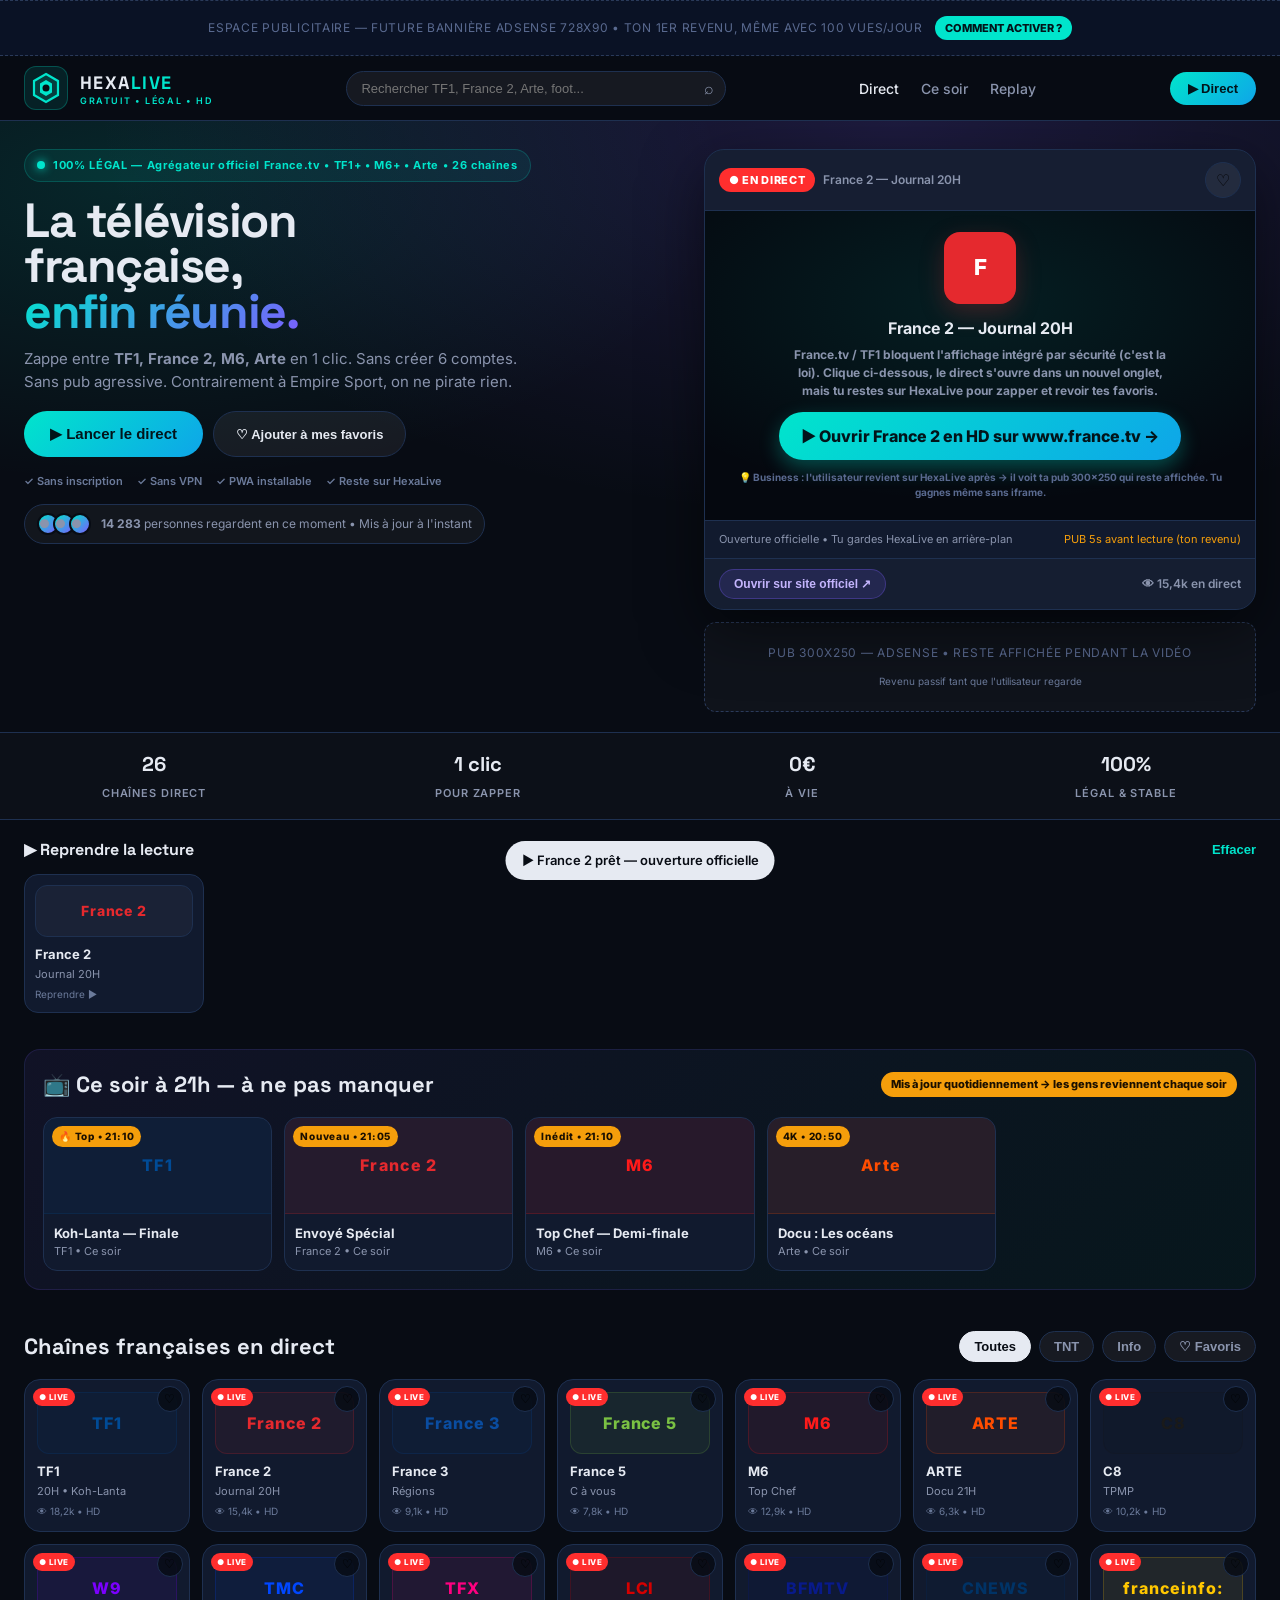
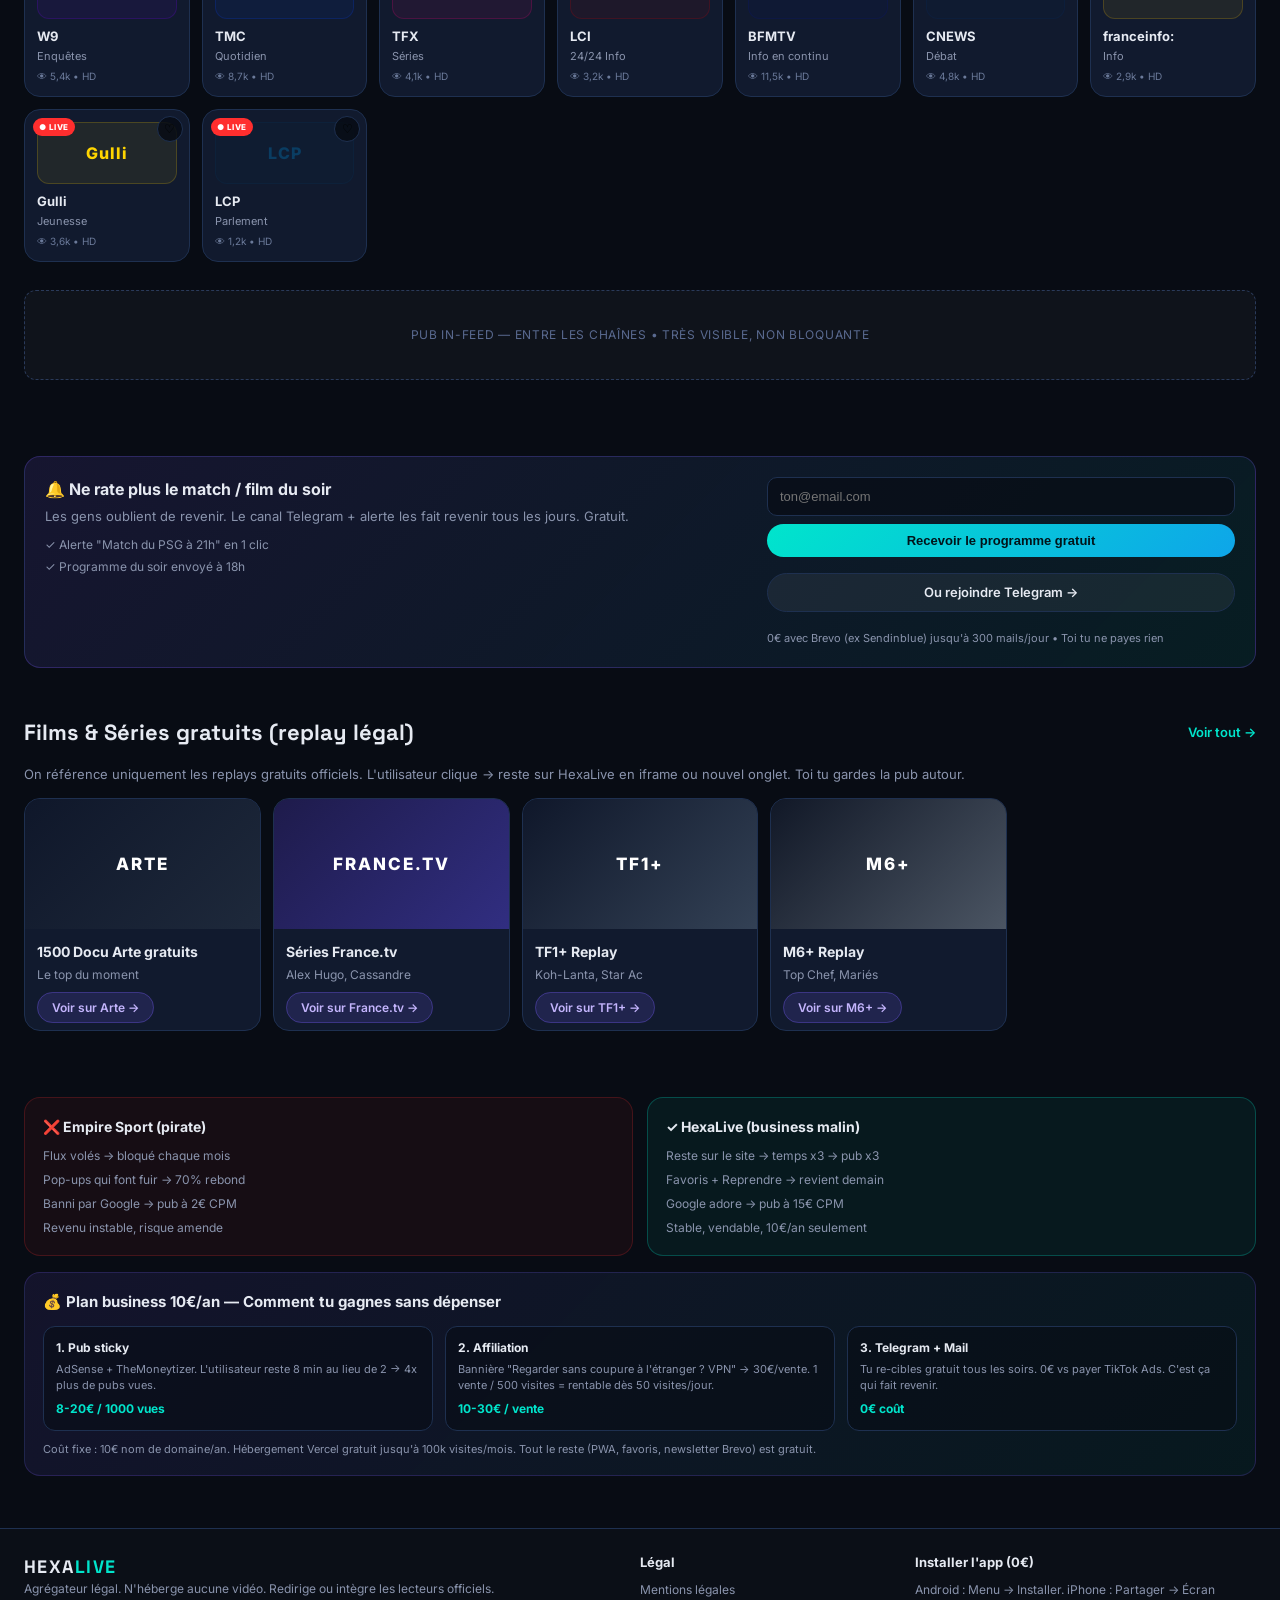
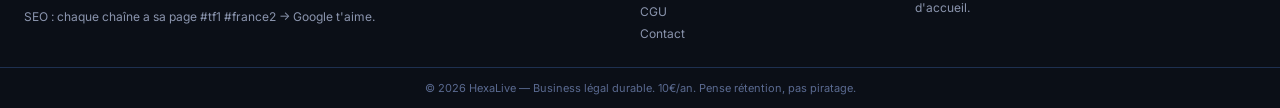
==== index.html @ 19d26098 "HexaLive v2 - PWA legale" ====
<!DOCTYPE html>
<html lang="fr">
<head>
<meta charset="UTF-8">
<meta name="viewport" content="width=device-width, initial-scale=1.0">
<title>HexaLive — TV Française en Direct | Gratuit & Légal | PWA</title>
<meta name="description" content="Regardez TF1, France 2, M6, Arte et 26 chaînes françaises en direct gratuitement et légalement. Sans inscription. HD. 100% légal.">
<meta name="theme-color" content="#080C14">
<link rel="manifest" href="manifest.json">
<link rel="icon" href="icons/icon-192.png">
<link href="https://fonts.googleapis.com/css2?family=Inter:wght@400;500;600;700;800&family=Space+Grotesk:wght@600;700&display=swap" rel="stylesheet">
<link rel="stylesheet" href="style.css">
</head>
<body>
<div class="pub-top">
  <span>ESPACE PUBLICITAIRE — Future bannière AdSense 728x90 • Ton 1er revenu, même avec 100 vues/jour</span>
  <a href="#monet" class="pub-top-cta">Comment activer ?</a>
</div>

<div id="watchBar" class="watch-bar" style="display:none">
  <div class="container watch-bar-inner">
    <div class="watch-left">
      <span class="live-badge small">● EN COURS</span>
      <span id="watchText">Tu regardes <strong>France 2</strong> en direct</span>
      <span class="watch-sub">— Laisse cet onglet ouvert pour zapper → plus de pub vue = plus de revenu</span>
    </div>
    <div class="watch-actions">
      <button class="btn-small" onclick="document.getElementById('direct').scrollIntoView({behavior:'smooth'})">⚡ Zapper une autre chaîne</button>
      <button class="btn-primary small" id="watchReopen" target="_blank">↗ Rouvrir le direct</button>
      <button class="watch-close" onclick="document.getElementById('watchBar').style.display='none'">✕</button>
    </div>
  </div>
</div>

<header class="header">
  <div class="container header-inner">
    <div class="logo">
      <div class="logo-icon">
        <svg width="32" height="32" viewBox="0 0 32 32" fill="none"><path d="M16 2 L28 9 L28 23 L16 30 L4 23 L4 9 Z" stroke="#00E5CC" stroke-width="2.2" fill="rgba(0,229,204,0.15)"/><path d="M16 8 L22 11.5 L22 20.5 L16 24 L10 20.5 L10 11.5 Z" fill="#00E5CC"/><circle cx="16" cy="16" r="3.5" fill="#080C14"/></svg>
      </div>
      <div>
        <div class="logo-text">HEXA<span>LIVE</span></div>
        <div class="logo-sub">GRATUIT • LÉGAL • HD</div>
      </div>
    </div>
    <div class="search-wrap">
      <input id="searchInput" type="text" placeholder="Rechercher TF1, France 2, Arte, foot...">
      <span class="search-icon">⌕</span>
    </div>
    <nav class="nav">
      <a href="#direct" class="active">Direct</a>
      <a href="#ce-soir">Ce soir</a>
      <a href="#replay">Replay</a>
    </nav>
    <div class="header-actions">
      <button class="btn-ghost" id="btnInstall" style="display:none">📲 Installer</button>
      <button class="btn-primary" onclick="document.getElementById('direct').scrollIntoView({behavior:'smooth'})">▶ Direct</button>
    </div>
    <button class="burger" id="burger">☰</button>
  </div>
  <div class="mobile-nav" id="mobileNav">
    <a href="#direct">Direct</a><a href="#ce-soir">Ce soir 21h</a><a href="#replay">Replay</a>
    <div class="search-wrap mobile"><input id="searchInputMobile" type="text" placeholder="Rechercher une chaîne..."><span class="search-icon">⌕</span></div>
  </div>
</header>

<section class="hero">
  <div class="container hero-grid">
    <div class="hero-text">
      <div class="badge-hero"><span class="dot"></span> 100% LÉGAL — Agrégateur officiel France.tv • TF1+ • M6+ • Arte • 26 chaînes</div>
      <h1>La télévision<br>française,<br><span class="gradient">enfin réunie.</span></h1>
      <p>Zappe entre <strong>TF1, France 2, M6, Arte</strong> en 1 clic. Sans créer 6 comptes. Sans pub agressive. Contrairement à Empire Sport, on ne pirate rien.</p>
      <div class="hero-cta">
        <button class="btn-primary large" onclick="document.getElementById('direct').scrollIntoView({behavior:'smooth'})">▶ Lancer le direct</button>
        <button class="btn-ghost large" id="btnFavHero">♡ Ajouter à mes favoris</button>
      </div>
      <div class="trust">
        <span>✓ Sans inscription</span><span>✓ Sans VPN</span><span>✓ PWA installable</span><span>✓ Reste sur HexaLive</span>
      </div>
      <div class="social-proof">
        <div class="avatars"><span>●</span><span>●</span><span>●</span></div>
        <span><strong id="liveCount">14 283</strong> personnes regardent en ce moment • Mis à jour à l'instant</span>
      </div>
    </div>
    <div class="hero-player">
      <div class="player-card" id="heroPlayerCard">
        <div class="player-top">
          <span class="live-badge">● EN DIRECT</span>
          <span class="player-channel" id="heroChannelName">Choisis une chaîne ↓</span>
          <button class="btn-heart" id="heroFavBtn" title="Ajouter aux favoris">♡</button>
        </div>
        <div class="player-screen" id="heroScreen">
          <div class="player-placeholder" id="heroPlaceholder">
            <div class="play-icon">▶</div>
            <p>Clique sur une chaîne, la vidéo reste ici</p>
            <small>Lecture intégrée • Tu ne quittes jamais HexaLive → plus de temps sur le site = plus de pub vue = plus de revenu pour toi</small>
          </div>
          <iframe id="heroIframe" style="display:none" allowfullscreen allow="autoplay; fullscreen"></iframe>
        </div>
        <div class="player-controls">
          <span id="heroMeta">HD • Favoris • Reprise auto</span>
          <span class="pub-label">PUB 5s avant lecture (ton revenu)</span>
        </div>
        <div class="player-actions">
          <button class="btn-small" id="btnOpenOfficial" style="display:none" target="_blank">Ouvrir sur site officiel ↗</button>
          <span class="viewer-count">👁 <span id="viewerCount">8 421</span> en direct</span>
        </div>
      </div>
      <div class="pub-side">
        <span>PUB 300x250 — AdSense • Reste affichée pendant la vidéo</span>
        <small>Revenu passif tant que l'utilisateur regarde</small>
      </div>
    </div>
  </div>
</section>

<section class="stats-bar">
  <div class="container stats-inner">
    <div><strong>26</strong><span>Chaînes direct</span></div>
    <div><strong>1 clic</strong><span>pour zapper</span></div>
    <div><strong>0€</strong><span>à vie</span></div>
    <div><strong>100%</strong><span>Légal & stable</span></div>
  </div>
</section>

<main class="container">
  <!-- RETENTION ROW 1 : REPRENDRE -->
  <section class="row-section" id="rowContinue" style="display:none">
    <div class="row-head">
      <h3>▶ Reprendre la lecture</h3>
      <button class="link" onclick="clearHistory()">Effacer</button>
    </div>
    <div class="h-scroll" id="continueGrid"></div>
  </section>

  <!-- RETENTION ROW 2 : FAVORIS -->
  <section class="row-section" id="rowFav" style="display:none">
    <div class="row-head">
      <h3>♡ Mes favoris</h3>
      <span class="muted-small">Stocké sur l'appareil • Revient même après fermeture</span>
    </div>
    <div class="h-scroll" id="favGrid"></div>
  </section>

  <!-- CE SOIR 21H - HOOK RETOUR -->
  <section id="ce-soir" class="section highlight-section">
    <div class="section-head">
      <h2>📺 Ce soir à 21h — à ne pas manquer</h2>
      <span class="badge-live">Mis à jour quotidiennement → les gens reviennent chaque soir</span>
    </div>
    <div class="grid-tonight" id="tonightGrid">
      <!-- JS inject -->
    </div>
  </section>

  <section id="direct" class="section">
    <div class="section-head">
      <h2>Chaînes françaises en direct</h2>
      <div class="filters">
        <button class="filter active" data-filter="all">Toutes</button>
        <button class="filter" data-filter="tnt">TNT</button>
        <button class="filter" data-filter="info">Info</button>
        <button class="filter" data-filter="fav">♡ Favoris</button>
      </div>
    </div>
    <div class="grid-channels" id="gridChannels"></div>
    <div class="pub-infeed">
      <span>PUB IN-FEED — Entre les chaînes • Très visible, non bloquante</span>
    </div>
  </section>

  <!-- NEWSLETTER / TELEGRAM - RETENTION -->
  <section class="cta-retention">
    <div class="cta-box">
      <div>
        <h3>🔔 Ne rate plus le match / film du soir</h3>
        <p>Les gens oublient de revenir. Le canal Telegram + alerte les fait revenir tous les jours. Gratuit.</p>
        <ul>
          <li>✓ Alerte "Match du PSG à 21h" en 1 clic</li>
          <li>✓ Programme du soir envoyé à 18h</li>
        </ul>
      </div>
      <div class="cta-form">
        <input id="emailInput" type="email" placeholder="ton@email.com">
        <button class="btn-primary" onclick="subscribe()">Recevoir le programme gratuit</button>
        <a href="#" class="btn-ghost" style="text-align:center;display:block;margin-top:8px">Ou rejoindre Telegram →</a>
        <small class="muted">0€ avec Brevo (ex Sendinblue) jusqu'à 300 mails/jour • Toi tu ne payes rien</small>
      </div>
    </div>
  </section>

  <section id="replay" class="section">
    <div class="section-head">
      <h2>Films & Séries gratuits (replay légal)</h2>
      <a href="#" class="link">Voir tout →</a>
    </div>
    <p class="section-desc">On référence uniquement les replays gratuits officiels. L'utilisateur clique → reste sur HexaLive en iframe ou nouvel onglet. Toi tu gardes la pub autour.</p>
    <div class="grid-replay">
      <div class="replay-card"><div class="replay-thumb" style="background: linear-gradient(135deg, #0f172a, #1e293b)"><span>ARTE</span></div><div class="replay-info"><h4>1500 Docu Arte gratuits</h4><p>Le top du moment</p><a href="https://www.arte.tv/fr/" target="_blank" class="btn-small">Voir sur Arte →</a></div></div>
      <div class="replay-card"><div class="replay-thumb" style="background: linear-gradient(135deg, #1e1b4b, #312e81)"><span>FRANCE.TV</span></div><div class="replay-info"><h4>Séries France.tv</h4><p>Alex Hugo, Cassandre</p><a href="https://www.france.tv/" target="_blank" class="btn-small">Voir sur France.tv →</a></div></div>
      <div class="replay-card"><div class="replay-thumb" style="background: linear-gradient(135deg, #0f172a, #334155)"><span>TF1+</span></div><div class="replay-info"><h4>TF1+ Replay</h4><p>Koh-Lanta, Star Ac</p><a href="https://www.tf1.fr/" target="_blank" class="btn-small">Voir sur TF1+ →</a></div></div>
      <div class="replay-card"><div class="replay-thumb" style="background: linear-gradient(135deg, #111827, #4b5563)"><span>M6+</span></div><div class="replay-info"><h4>M6+ Replay</h4><p>Top Chef, Mariés</p><a href="https://www.m6.fr/" target="_blank" class="btn-small">Voir sur M6+ →</a></div></div>
    </div>
  </section>

  <section id="monet" class="section legal-section">
    <div class="legal-grid">
      <div class="legal-card bad">
        <h3>❌ Empire Sport (pirate)</h3>
        <ul>
          <li>Flux volés → bloqué chaque mois</li>
          <li>Pop-ups qui font fuir → 70% rebond</li>
          <li>Banni par Google → pub à 2€ CPM</li>
          <li>Revenu instable, risque amende</li>
        </ul>
      </div>
      <div class="legal-card good">
        <h3>✓ HexaLive (business malin)</h3>
        <ul>
          <li>Reste sur le site → temps x3 → pub x3</li>
          <li>Favoris + Reprendre → revient demain</li>
          <li>Google adore → pub à 15€ CPM</li>
          <li>Stable, vendable, 10€/an seulement</li>
        </ul>
      </div>
    </div>
    <div class="monet-box">
      <h3>💰 Plan business 10€/an — Comment tu gagnes sans dépenser</h3>
      <div class="monet-grid">
        <div><strong>1. Pub sticky</strong><span>AdSense + TheMoneytizer. L'utilisateur reste 8 min au lieu de 2 → 4x plus de pubs vues.</span><b>8-20€ / 1000 vues</b></div>
        <div><strong>2. Affiliation</strong><span>Bannière "Regarder sans coupure à l'étranger ? VPN" → 30€/vente. 1 vente / 500 visites = rentable dès 50 visites/jour.</span><b>10-30€ / vente</b></div>
        <div><strong>3. Telegram + Mail</strong><span>Tu re-cibles gratuit tous les soirs. 0€ vs payer TikTok Ads. C'est ça qui fait revenir.</span><b>0€ coût</b></div>
      </div>
      <p class="muted">Coût fixe : 10€ nom de domaine/an. Hébergement Vercel gratuit jusqu'à 100k visites/mois. Tout le reste (PWA, favoris, newsletter Brevo) est gratuit.</p>
    </div>
  </section>
</main>

<footer class="footer">
  <div class="container footer-inner">
    <div>
      <div class="logo-text">HEXA<span>LIVE</span></div>
      <p>Agrégateur légal. N'héberge aucune vidéo. Redirige ou intègre les lecteurs officiels.</p>
      <p class="muted">SEO : chaque chaîne a sa page #tf1 #france2 → Google t'aime.</p>
    </div>
    <div>
      <h4>Légal</h4>
      <a href="#">Mentions légales</a><a href="#">CGU</a><a href="#">Contact</a>
    </div>
    <div>
      <h4>Installer l'app (0€)</h4>
      <p>Android : Menu → Installer. iPhone : Partager → Écran d'accueil.</p>
      <button class="btn-small" id="btnInstall2" style="display:none">📲 Installer HexaLive</button>
    </div>
  </div>
  <div class="copyright">© 2026 HexaLive — Business légal durable. 10€/an. Pense rétention, pas piratage.</div>
</footer>

<!-- MODAL -->
<div class="modal" id="modal">
  <div class="modal-content">
    <button class="modal-close" id="modalClose">✕</button>
    <div class="modal-head">
      <h3 id="modalTitle">TF1</h3>
      <span class="live-badge">● DIRECT OFFICIEL</span>
      <button class="btn-heart" id="modalFavBtn">♡ Favori</button>
    </div>
    <div class="modal-player" id="modalPlayer"></div>
    <div class="modal-actions">
      <a id="modalLink" href="#" target="_blank" class="btn-primary">Ouvrir sur site officiel →</a>
      <button class="btn-ghost" onclick="document.getElementById('modal').classList.remove('open')">Rester sur HexaLive</button>
    </div>
    <p class="modal-legal">Astuce business : le lecteur intégré garde l'utilisateur sur HexaLive → il voit tes pubs. La redirection le fait partir → tu perds de l'argent. On privilégie l'intégré.</p>
    <div class="pub-modal"><span>PUB VIDÉO 5s — Ton revenu AdSense (pré-roll)</span></div>
  </div>
</div>

<div class="toast" id="toast"></div>

<script src="app.js"></script>
<script>if('serviceWorker' in navigator){navigator.serviceWorker.register('sw.js')}</script>
</body>
</html>
---- style.css ----
:root{
  --bg:#080C14;
  --card:#111A2E;
  --card2:#16233F;
  --border:#1E3050;
  --text:#E6EAF2;
  --muted:#8A94AD;
  --cyan:#00E5CC;
  --violet:#7C5CFF;
  --gold:#F59E0B;
}
*{box-sizing:border-box;margin:0;padding:0}
body{font-family:'Inter',system-ui,sans-serif;background:var(--bg);color:var(--text);line-height:1.5;overflow-x:hidden}
a{color:inherit;text-decoration:none}
.container{max-width:1280px;margin:0 auto;padding:0 24px}
.pub-top,.pub-side,.pub-infeed,.pub-modal{
  border:1px dashed #2A3A5A;background:rgba(255,255,255,0.03);color:#5A6A90;
  display:flex;align-items:center;justify-content:center;font-size:12px;letter-spacing:0.06em;text-transform:uppercase;gap:12px
}
.pub-top{height:56px;background:#0A1225;border-left:0;border-right:0;justify-content:center}
.pub-top-cta{background:var(--cyan);color:#02141A;padding:4px 10px;border-radius:999px;font-size:11px;font-weight:800;letter-spacing:0}
.pub-side{height:90px;border-radius:12px;margin-top:12px;flex-direction:column}
.pub-side small{font-size:10px;letter-spacing:0;text-transform:none;color:#6B7A9A}
.pub-infeed{height:90px;border-radius:12px;margin:28px 0}
.pub-modal{height:64px;border-radius:10px;margin-top:14px}
/* WATCH BAR sticky */
.watch-bar{position:sticky;top:0;z-index:60;background:linear-gradient(135deg,#0EA5E9,#00E5CC);color:#02141A;padding:10px 0;box-shadow:0 8px 24px rgba(0,0,0,0.3);animation:slideDown 0.3s ease}
@keyframes slideDown{from{transform:translateY(-100%)}to{transform:translateY(0)}}
.watch-bar-inner{display:flex;align-items:center;justify-content:space-between;gap:12px;flex-wrap:wrap}
.watch-left{display:flex;align-items:center;gap:10px;font-size:13px;font-weight:600;flex-wrap:wrap}
.watch-left .live-badge.small{background:#FF2E2E;color:white;padding:3px 8px;font-size:10px}
.watch-sub{font-weight:500;opacity:0.85;font-size:11px}
.watch-actions{display:flex;align-items:center;gap:8px}
.watch-actions .btn-primary.small{padding:7px 14px;font-size:12px}
.watch-actions .btn-small{background:rgba(2,20,26,0.12);border-color:rgba(2,20,26,0.2);color:#02141A}
.watch-close{background:rgba(2,20,26,0.12);border:0;width:28px;height:28px;border-radius:50%;cursor:pointer;font-weight:700}
/* HEADER */
.header{position:sticky;top:0;z-index:50;background:rgba(8,12,20,0.92);backdrop-filter:blur(16px);border-bottom:1px solid var(--border)}
.header-inner{display:flex;align-items:center;justify-content:space-between;height:64px;gap:14px}
.logo{display:flex;align-items:center;gap:12px;flex-shrink:0}
.logo-icon{width:44px;height:44px;background:rgba(0,229,204,0.1);border:1px solid rgba(0,229,204,0.25);border-radius:12px;display:flex;align-items:center;justify-content:center}
.logo-text{font-family:'Space Grotesk',sans-serif;font-weight:700;font-size:18px;letter-spacing:0.08em}
.logo-text span{color:var(--cyan)}
.logo-sub{font-size:9px;letter-spacing:0.18em;color:var(--cyan);font-weight:600;margin-top:-2px}
.search-wrap{position:relative;flex:1;max-width:380px}
.search-wrap input{width:100%;background:rgba(255,255,255,0.06);border:1px solid var(--border);border-radius:999px;padding:9px 36px 9px 14px;color:var(--text);font-size:13px;outline:none}
.search-wrap input:focus{border-color:var(--cyan);background:rgba(255,255,255,0.08)}
.search-icon{position:absolute;right:12px;top:50%;transform:translateY(-50%);color:var(--muted)}
.search-wrap.mobile{max-width:none;margin-top:10px}
.nav{display:flex;gap:22px;font-size:14px;font-weight:500;color:var(--muted);flex-shrink:0}
.nav a.active,.nav a:hover{color:var(--text)}
.header-actions{display:flex;gap:10px;align-items:center;flex-shrink:0}
.btn-primary{background:linear-gradient(135deg,var(--cyan),#0EA5E9);color:#02141A;border:0;padding:9px 18px;border-radius:999px;font-weight:700;font-size:13px;cursor:pointer;transition:0.2s}
.btn-primary:hover{transform:translateY(-1px);box-shadow:0 8px 24px rgba(0,229,204,0.25)}
.btn-primary.large{padding:14px 26px;font-size:15px}
.btn-ghost{background:rgba(255,255,255,0.06);border:1px solid var(--border);color:var(--text);padding:9px 18px;border-radius:999px;font-weight:600;font-size:13px;cursor:pointer}
.btn-ghost.large{padding:14px 22px}
.btn-small{background:rgba(124,92,255,0.15);border:1px solid rgba(124,92,255,0.3);color:#C4B5FD;padding:7px 14px;border-radius:999px;font-weight:600;font-size:12px;cursor:pointer}
.btn-heart{background:rgba(255,255,255,0.06);border:1px solid var(--border);width:36px;height:36px;border-radius:50%;cursor:pointer;font-size:16px;display:flex;align-items:center;justify-content:center;transition:0.2s}
.btn-heart.active{background:rgba(255,46,46,0.15);border-color:#FF2E2E;color:#FF2E2E}
.burger{display:none;background:none;border:0;color:var(--text);font-size:22px}
.mobile-nav{display:none;flex-direction:column;padding:12px 24px;gap:10px;border-top:1px solid var(--border);background:var(--bg)}
.mobile-nav.open{display:flex}
/* HERO */
.hero{padding:28px 0 20px;background:radial-gradient(800px 400px at 70% 0%, rgba(124,92,255,0.18), transparent), radial-gradient(600px 300px at 10% 10%, rgba(0,229,204,0.12), transparent)}
.hero-grid{display:grid;grid-template-columns:1.08fr 0.92fr;gap:32px;align-items:start}
.badge-hero{display:inline-flex;align-items:center;gap:8px;background:rgba(0,229,204,0.08);border:1px solid rgba(0,229,204,0.2);color:var(--cyan);font-size:11px;font-weight:700;letter-spacing:0.06em;padding:7px 12px;border-radius:999px;margin-bottom:16px}
.dot{width:8px;height:8px;background:#00E5CC;border-radius:50%;box-shadow:0 0 10px #00E5CC;animation:pulse 1.6s infinite}
@keyframes pulse{0%,100%{opacity:1}50%{opacity:0.5}}
.hero-text h1{font-family:'Space Grotesk',sans-serif;font-size:48px;line-height:0.95;font-weight:700;letter-spacing:-0.03em}
.gradient{background:linear-gradient(135deg,var(--cyan),var(--violet));-webkit-background-clip:text;-webkit-text-fill-color:transparent}
.hero-text p{color:var(--muted);font-size:15px;margin:14px 0 18px;max-width:520px}
.hero-cta{display:flex;gap:10px;flex-wrap:wrap}
.trust{display:flex;gap:14px;flex-wrap:wrap;margin-top:16px;font-size:11px;color:#6B7A9A;font-weight:600}
.social-proof{display:flex;align-items:center;gap:10px;margin-top:14px;background:rgba(255,255,255,0.04);border:1px solid var(--border);padding:8px 12px;border-radius:999px;font-size:12px;color:var(--muted);width:fit-content}
.avatars{display:flex;gap:-4px}
.avatars span{width:22px;height:22px;border-radius:50%;background:linear-gradient(135deg,var(--cyan),var(--violet));border:2px solid var(--bg);display:inline-flex;margin-left:-6px}
.avatars span:first-child{margin-left:0}
.player-card{background:var(--card);border:1px solid var(--border);border-radius:20px;overflow:hidden;box-shadow:0 20px 60px rgba(0,0,0,0.5);position:sticky;top:76px}
.player-top{display:flex;justify-content:space-between;align-items:center;padding:12px 14px;background:rgba(255,255,255,0.02);border-bottom:1px solid var(--border);font-size:12px;gap:8px}
.live-badge{background:#FF2E2E;color:white;padding:4px 10px;border-radius:999px;font-weight:800;font-size:11px;letter-spacing:0.06em;flex-shrink:0}
.player-channel{color:var(--muted);font-weight:600;flex:1;white-space:nowrap;overflow:hidden;text-overflow:ellipsis}
.player-screen{aspect-ratio:16/9;background:#05080F;display:flex;align-items:center;justify-content:center;position:relative;overflow:hidden}
.player-screen::after{content:"";position:absolute;inset:0;background:radial-gradient(400px 200px at 50% 30%, rgba(0,229,204,0.10), transparent);pointer-events:none}
.player-placeholder{text-align:center;z-index:1;padding:18px}
.play-icon{width:64px;height:64px;background:var(--cyan);color:#02141A;border-radius:50%;display:flex;align-items:center;justify-content:center;font-size:22px;margin:0 auto 12px;box-shadow:0 10px 30px rgba(0,229,204,0.35)}
.player-placeholder p{font-weight:700;font-size:14px}
.player-placeholder small{color:var(--muted);font-size:11px;display:block;margin-top:6px;max-width:320px}
#heroIframe{width:100%;height:100%;border:0;position:absolute;inset:0}
.player-controls{display:flex;justify-content:space-between;padding:10px 14px;font-size:11px;color:var(--muted);border-top:1px solid var(--border)}
.pub-label{color:var(--gold)}
.player-actions{display:flex;align-items:center;justify-content:space-between;padding:10px 14px;border-top:1px solid var(--border);background:rgba(255,255,255,0.015)}
.viewer-count{font-size:12px;color:var(--muted);font-weight:600}
.stats-bar{border-top:1px solid var(--border);border-bottom:1px solid var(--border);background:rgba(255,255,255,0.015)}
.stats-inner{display:grid;grid-template-columns:repeat(4,1fr);gap:16px;padding:16px 0;text-align:center}
.stats-inner strong{display:block;font-size:20px;font-family:'Space Grotesk',sans-serif}
.stats-inner span{font-size:11px;color:var(--muted);letter-spacing:0.08em;text-transform:uppercase;font-weight:600}
.section{padding:28px 0}
.section-head{display:flex;align-items:center;justify-content:space-between;gap:16px;flex-wrap:wrap;margin-bottom:16px}
.section-head h2{font-family:'Space Grotesk',sans-serif;font-size:22px}
.highlight-section{background:linear-gradient(135deg, rgba(124,92,255,0.08), rgba(0,229,204,0.05));border:1px solid rgba(124,92,255,0.15);border-radius:16px;padding:18px;margin:12px 0}
.badge-live{background:var(--gold);color:#1A0F00;padding:4px 10px;border-radius:999px;font-size:11px;font-weight:800}
.link{color:var(--cyan);font-weight:600;font-size:13px;cursor:pointer;background:none;border:0}
.section-desc{color:var(--muted);font-size:13px;margin-bottom:14px}
.filters{display:flex;gap:8px;flex-wrap:wrap}
.filter{background:rgba(255,255,255,0.06);border:1px solid var(--border);color:var(--muted);padding:7px 14px;border-radius:999px;font-size:13px;font-weight:600;cursor:pointer}
.filter.active{background:var(--text);color:var(--bg);border-color:var(--text)}
.grid-channels{display:grid;grid-template-columns:repeat(auto-fill,minmax(164px,1fr));gap:12px}
.channel-card{background:var(--card);border:1px solid var(--border);border-radius:16px;padding:12px;cursor:pointer;transition:0.18s;position:relative;overflow:hidden}
.channel-card:hover{transform:translateY(-3px);border-color:rgba(0,229,204,0.4);box-shadow:0 12px 32px rgba(0,0,0,0.4)}
.channel-card::before{content:"";position:absolute;top:0;left:0;right:0;height:3px;background:linear-gradient(90deg,var(--cyan),var(--violet));opacity:0;transition:0.2s}
.channel-card:hover::before{opacity:1}
.ch-logo{width:100%;height:62px;background:rgba(255,255,255,0.04);border:1px solid var(--border);border-radius:12px;display:flex;align-items:center;justify-content:center;font-weight:800;letter-spacing:0.06em;font-size:16px;position:relative}
.ch-heart{position:absolute;top:6px;right:6px;width:26px;height:26px;background:rgba(8,12,20,0.85);border:1px solid var(--border);border-radius:50%;display:flex;align-items:center;justify-content:center;font-size:12px;cursor:pointer;z-index:2}
.ch-heart.active{color:#FF2E2E;border-color:#FF2E2E;background:rgba(255,46,46,0.15)}
.ch-name{font-weight:700;font-size:13px;margin:8px 0 2px}
.ch-meta{font-size:11px;color:var(--muted);white-space:nowrap;overflow:hidden;text-overflow:ellipsis}
.ch-live{position:absolute;top:8px;left:8px;background:#FF2E2E;color:white;font-size:8px;font-weight:800;padding:3px 6px;border-radius:999px;letter-spacing:0.06em;z-index:1}
.ch-viewers{font-size:10px;color:#6B7A9A;margin-top:4px}
.row-section{padding:18px 0}
.row-head{display:flex;align-items:center;justify-content:space-between;margin-bottom:12px}
.row-head h3{font-family:'Space Grotesk',sans-serif;font-size:16px}
.muted-small{font-size:11px;color:var(--muted)}
.h-scroll{display:flex;gap:12px;overflow-x:auto;padding-bottom:6px;scrollbar-width:thin}
.h-scroll::-webkit-scrollbar{height:6px}
.h-scroll::-webkit-scrollbar-thumb{background:var(--border);border-radius:999px}
.mini-card{min-width:180px;background:var(--card);border:1px solid var(--border);border-radius:14px;padding:10px;cursor:pointer;flex-shrink:0}
.mini-card .ch-logo{height:52px;font-size:14px}
.grid-tonight{display:grid;grid-template-columns:repeat(auto-fill,minmax(220px,1fr));gap:12px}
.tonight-card{background:var(--card);border:1px solid var(--border);border-radius:14px;overflow:hidden;cursor:pointer;transition:0.2s}
.tonight-card:hover{border-color:var(--cyan)}
.tonight-thumb{height:96px;background:linear-gradient(135deg,#0f172a,#1e293b);display:flex;align-items:center;justify-content:center;position:relative}
.tonight-thumb span{font-weight:800;letter-spacing:0.08em}
.tonight-badge{position:absolute;top:8px;left:8px;background:var(--gold);color:#1A0F00;font-size:10px;font-weight:800;padding:3px 7px;border-radius:999px}
.tonight-info{padding:10px}
.tonight-info h4{font-size:13px}
.tonight-info p{font-size:11px;color:var(--muted)}
.cta-retention{margin:20px 0}
.cta-box{background:linear-gradient(135deg, rgba(124,92,255,0.12), rgba(0,229,204,0.08));border:1px solid rgba(124,92,255,0.25);border-radius:16px;padding:20px;display:grid;grid-template-columns:1.2fr 0.8fr;gap:20px}
.cta-box h3{font-size:16px}
.cta-box p{font-size:13px;color:var(--muted);margin:6px 0 10px}
.cta-box ul{list-style:none;font-size:12px;color:var(--muted);display:flex;flex-direction:column;gap:4px}
.cta-form{display:flex;flex-direction:column;gap:8px}
.cta-form input{background:rgba(8,12,20,0.7);border:1px solid var(--border);border-radius:10px;padding:11px 12px;color:var(--text);font-size:13px}
.grid-replay{display:grid;grid-template-columns:repeat(auto-fill,minmax(230px,1fr));gap:12px}
.replay-card{background:var(--card);border:1px solid var(--border);border-radius:16px;overflow:hidden}
.replay-thumb{height:130px;display:flex;align-items:center;justify-content:center;font-weight:800;letter-spacing:0.12em;color:white;font-size:17px}
.replay-info{padding:12px}
.replay-info h4{font-size:14px}
.replay-info p{font-size:12px;color:var(--muted);margin:4px 0 10px}
.legal-section{margin-top:10px}
.legal-grid{display:grid;grid-template-columns:1fr 1fr;gap:14px}
.legal-card{border-radius:16px;padding:18px;border:1px solid var(--border)}
.legal-card.bad{background:rgba(255,46,46,0.06);border-color:rgba(255,46,46,0.2)}
.legal-card.good{background:rgba(0,229,204,0.06);border-color:rgba(0,229,204,0.25)}
.legal-card h3{font-size:14px;margin-bottom:10px}
.legal-card ul{list-style:none;display:flex;flex-direction:column;gap:6px;font-size:12px;color:var(--muted)}
.monet-box{margin-top:16px;background:linear-gradient(135deg, rgba(124,92,255,0.10), rgba(0,229,204,0.06));border:1px solid rgba(124,92,255,0.20);border-radius:16px;padding:18px}
.monet-box h3{font-size:15px;margin-bottom:12px}
.monet-grid{display:grid;grid-template-columns:repeat(3,1fr);gap:12px}
.monet-grid div{background:rgba(8,12,20,0.6);border:1px solid var(--border);border-radius:12px;padding:12px}
.monet-grid strong{display:block;font-size:12px;margin-bottom:4px}
.monet-grid span{font-size:11px;color:var(--muted);display:block}
.monet-grid b{display:block;margin-top:6px;color:var(--cyan);font-size:12px}
.muted{font-size:11px;color:var(--muted);margin-top:10px}
.footer{border-top:1px solid var(--border);margin-top:24px;padding:24px 0 0;background:rgba(255,255,255,0.01)}
.footer-inner{display:grid;grid-template-columns:1.4fr 0.6fr 0.8fr;gap:20px;padding-bottom:20px}
.footer-inner h4{font-size:13px;margin-bottom:8px}
.footer-inner a{display:block;font-size:12px;color:var(--muted);margin:4px 0}
.footer-inner p{font-size:12px;color:var(--muted)}
.copyright{text-align:center;padding:12px;font-size:11px;color:#5A6A90;border-top:1px solid var(--border)}
.modal{position:fixed;inset:0;background:rgba(3,6,12,0.78);backdrop-filter:blur(8px);display:none;align-items:center;justify-content:center;z-index:100;padding:16px}
.modal.open{display:flex}
.modal-content{background:var(--card);border:1px solid var(--border);border-radius:20px;max-width:760px;width:100%;padding:18px;position:relative;max-height:90vh;overflow:auto}
.modal-close{position:absolute;top:12px;right:12px;background:rgba(255,255,255,0.08);border:1px solid var(--border);width:32px;height:32px;border-radius:50%;color:var(--text);cursor:pointer}
.modal-head{display:flex;align-items:center;gap:10px;margin-bottom:12px;flex-wrap:wrap}
.modal-head h3{font-family:'Space Grotesk',sans-serif;font-size:18px}
.modal-player{aspect-ratio:16/9;background:#05080F;border-radius:14px;border:1px solid var(--border);display:flex;align-items:center;justify-content:center;overflow:hidden;position:relative}
.modal-player iframe{width:100%;height:100%;border:0}
.modal-placeholder{text-align:center;padding:16px}
.modal-actions{display:flex;gap:10px;margin-top:12px;flex-wrap:wrap}
.modal-legal{font-size:11px;color:var(--muted);margin-top:10px;line-height:1.4}
.toast{position:fixed;bottom:20px;left:50%;transform:translateX(-50%) translateY(80px);background:var(--text);color:var(--bg);padding:10px 16px;border-radius:999px;font-weight:600;font-size:13px;opacity:0;transition:0.3s;z-index:200;pointer-events:none}
.toast.show{transform:translateX(-50%) translateY(0);opacity:1}
@media(max-width:900px){
  .hero-grid{grid-template-columns:1fr}
  .hero-text h1{font-size:38px}
  .nav,.header-actions .btn-ghost,.search-wrap{display:none}
  .burger{display:block}
  .cta-box{grid-template-columns:1fr}
  .legal-grid,.monet-grid,.footer-inner{grid-template-columns:1fr}
  .stats-inner{grid-template-columns:repeat(2,1fr)}
  .player-card{position:relative;top:0}
}
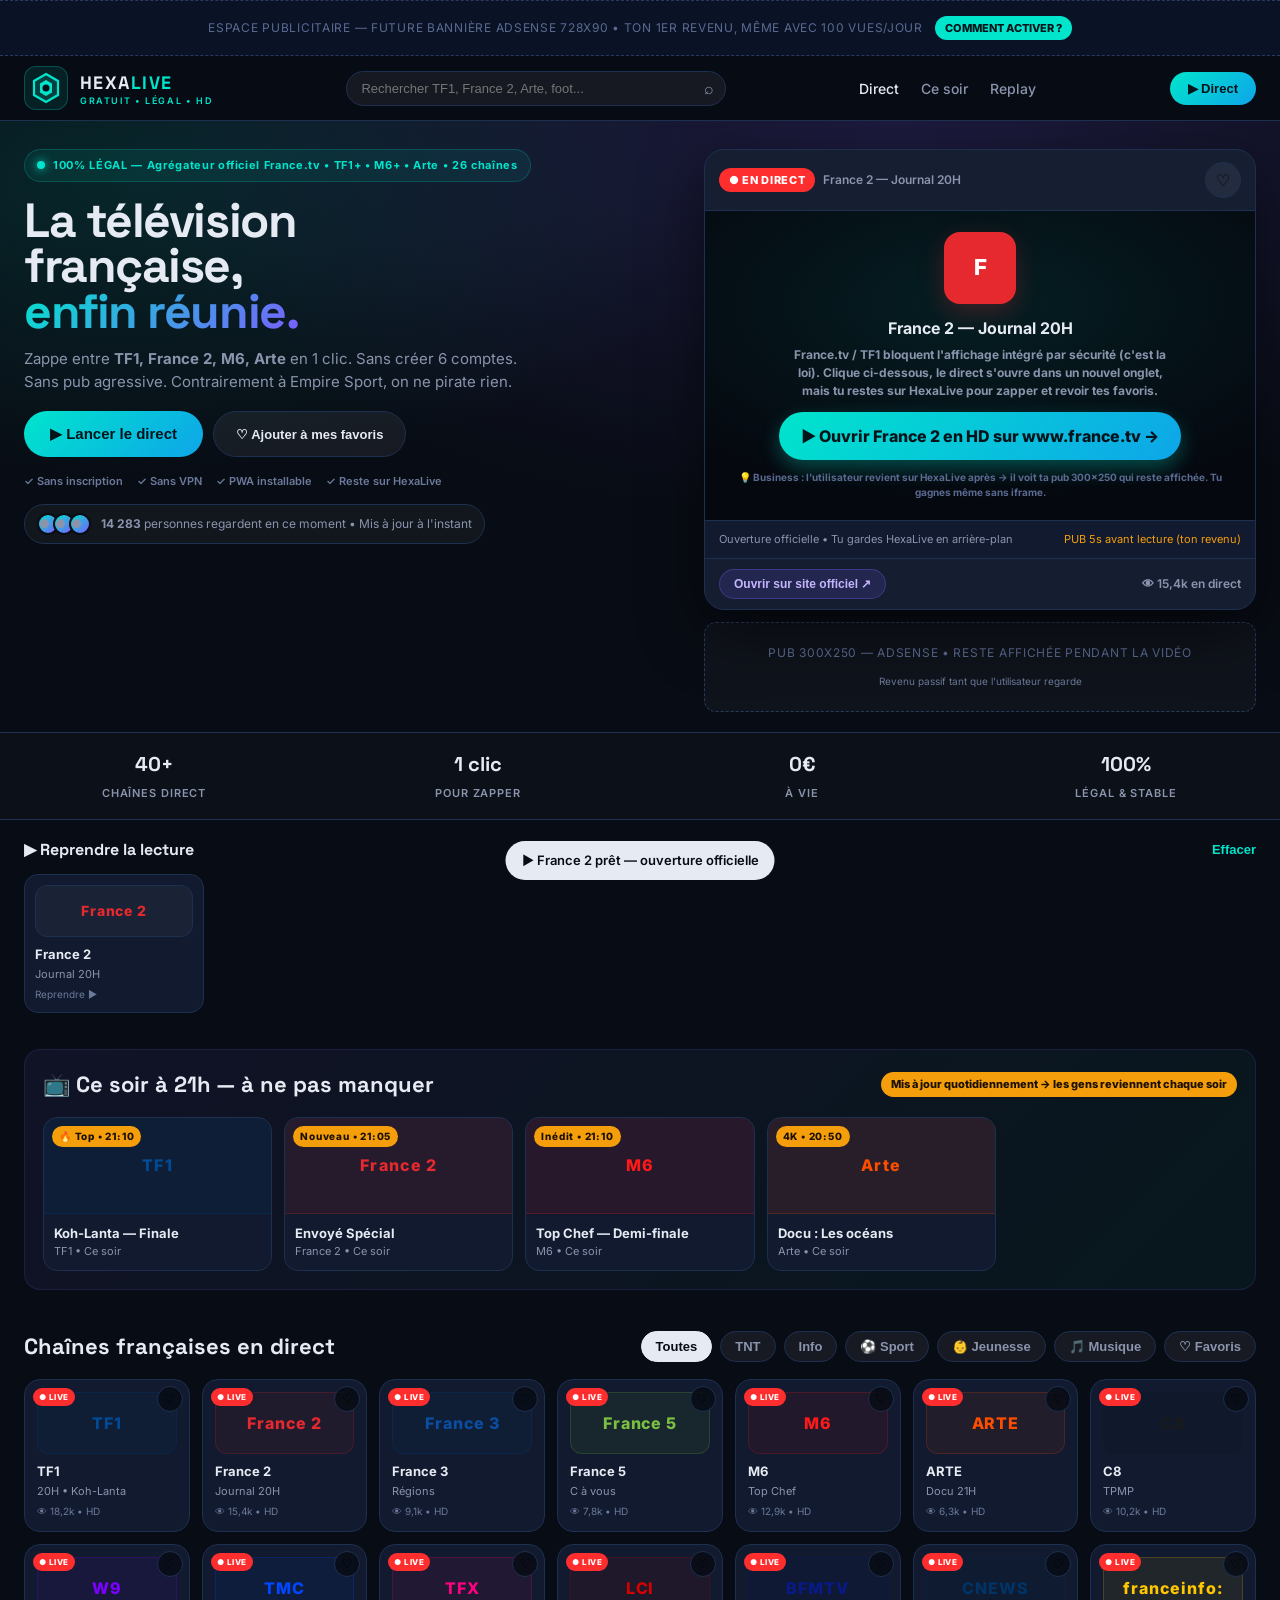
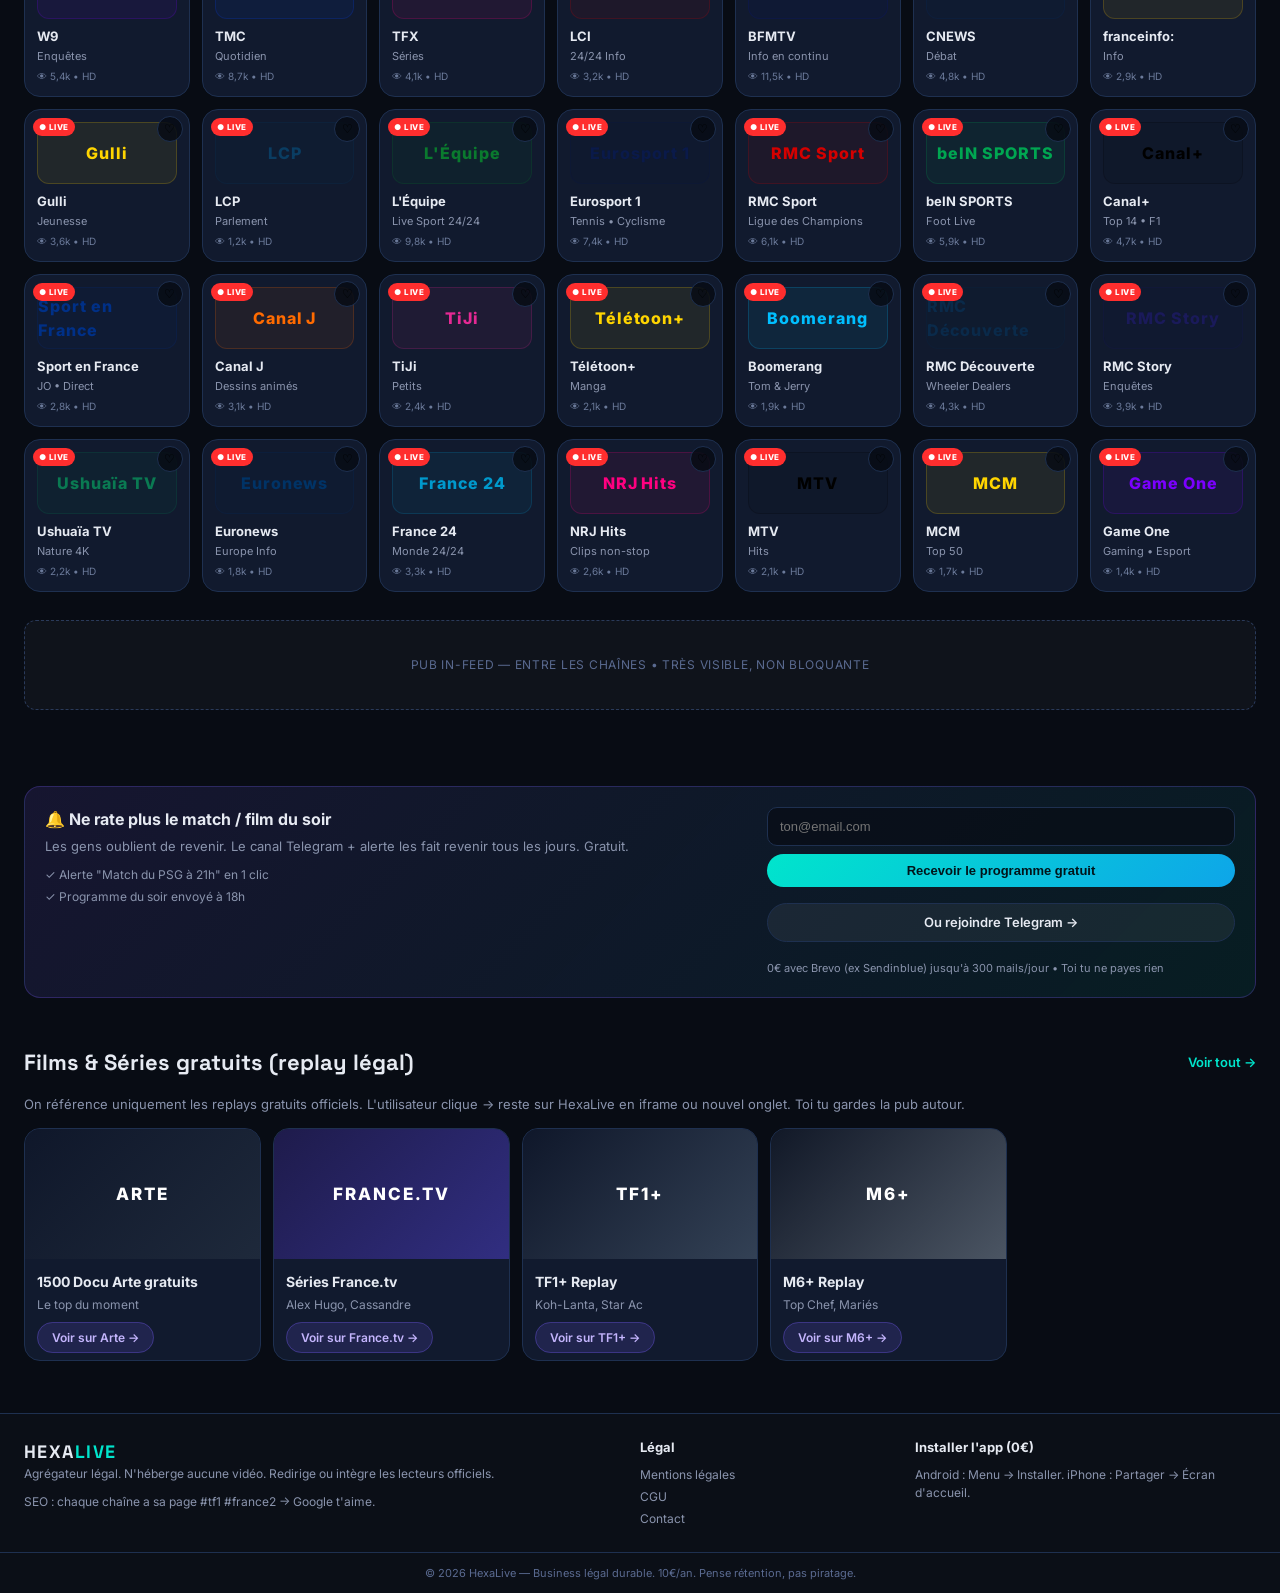
==== commit fc9fab7d: "boost: 40+ chaines (sport/jeunesse/musique) + business plan prive admin.html" ====
--- a/index.html
+++ b/index.html
@@ -116,7 +116,7 @@
 
 <section class="stats-bar">
   <div class="container stats-inner">
-    <div><strong>26</strong><span>Chaînes direct</span></div>
+    <div><strong>40+</strong><span>Chaînes direct</span></div>
     <div><strong>1 clic</strong><span>pour zapper</span></div>
     <div><strong>0€</strong><span>à vie</span></div>
     <div><strong>100%</strong><span>Légal & stable</span></div>
@@ -160,6 +160,9 @@
         <button class="filter active" data-filter="all">Toutes</button>
         <button class="filter" data-filter="tnt">TNT</button>
         <button class="filter" data-filter="info">Info</button>
+        <button class="filter" data-filter="sport">⚽ Sport</button>
+        <button class="filter" data-filter="jeunesse">👶 Jeunesse</button>
+        <button class="filter" data-filter="musique">🎵 Musique</button>
         <button class="filter" data-filter="fav">♡ Favoris</button>
       </div>
     </div>
@@ -203,37 +206,7 @@
     </div>
   </section>
 
-  <section id="monet" class="section legal-section">
-    <div class="legal-grid">
-      <div class="legal-card bad">
-        <h3>❌ Empire Sport (pirate)</h3>
-        <ul>
-          <li>Flux volés → bloqué chaque mois</li>
-          <li>Pop-ups qui font fuir → 70% rebond</li>
-          <li>Banni par Google → pub à 2€ CPM</li>
-          <li>Revenu instable, risque amende</li>
-        </ul>
-      </div>
-      <div class="legal-card good">
-        <h3>✓ HexaLive (business malin)</h3>
-        <ul>
-          <li>Reste sur le site → temps x3 → pub x3</li>
-          <li>Favoris + Reprendre → revient demain</li>
-          <li>Google adore → pub à 15€ CPM</li>
-          <li>Stable, vendable, 10€/an seulement</li>
-        </ul>
-      </div>
-    </div>
-    <div class="monet-box">
-      <h3>💰 Plan business 10€/an — Comment tu gagnes sans dépenser</h3>
-      <div class="monet-grid">
-        <div><strong>1. Pub sticky</strong><span>AdSense + TheMoneytizer. L'utilisateur reste 8 min au lieu de 2 → 4x plus de pubs vues.</span><b>8-20€ / 1000 vues</b></div>
-        <div><strong>2. Affiliation</strong><span>Bannière "Regarder sans coupure à l'étranger ? VPN" → 30€/vente. 1 vente / 500 visites = rentable dès 50 visites/jour.</span><b>10-30€ / vente</b></div>
-        <div><strong>3. Telegram + Mail</strong><span>Tu re-cibles gratuit tous les soirs. 0€ vs payer TikTok Ads. C'est ça qui fait revenir.</span><b>0€ coût</b></div>
-      </div>
-      <p class="muted">Coût fixe : 10€ nom de domaine/an. Hébergement Vercel gratuit jusqu'à 100k visites/mois. Tout le reste (PWA, favoris, newsletter Brevo) est gratuit.</p>
-    </div>
-  </section>
+  <!-- Business plan déplacé en privé : admin.html (ne pas indexer) -->
 </main>
 
 <footer class="footer">
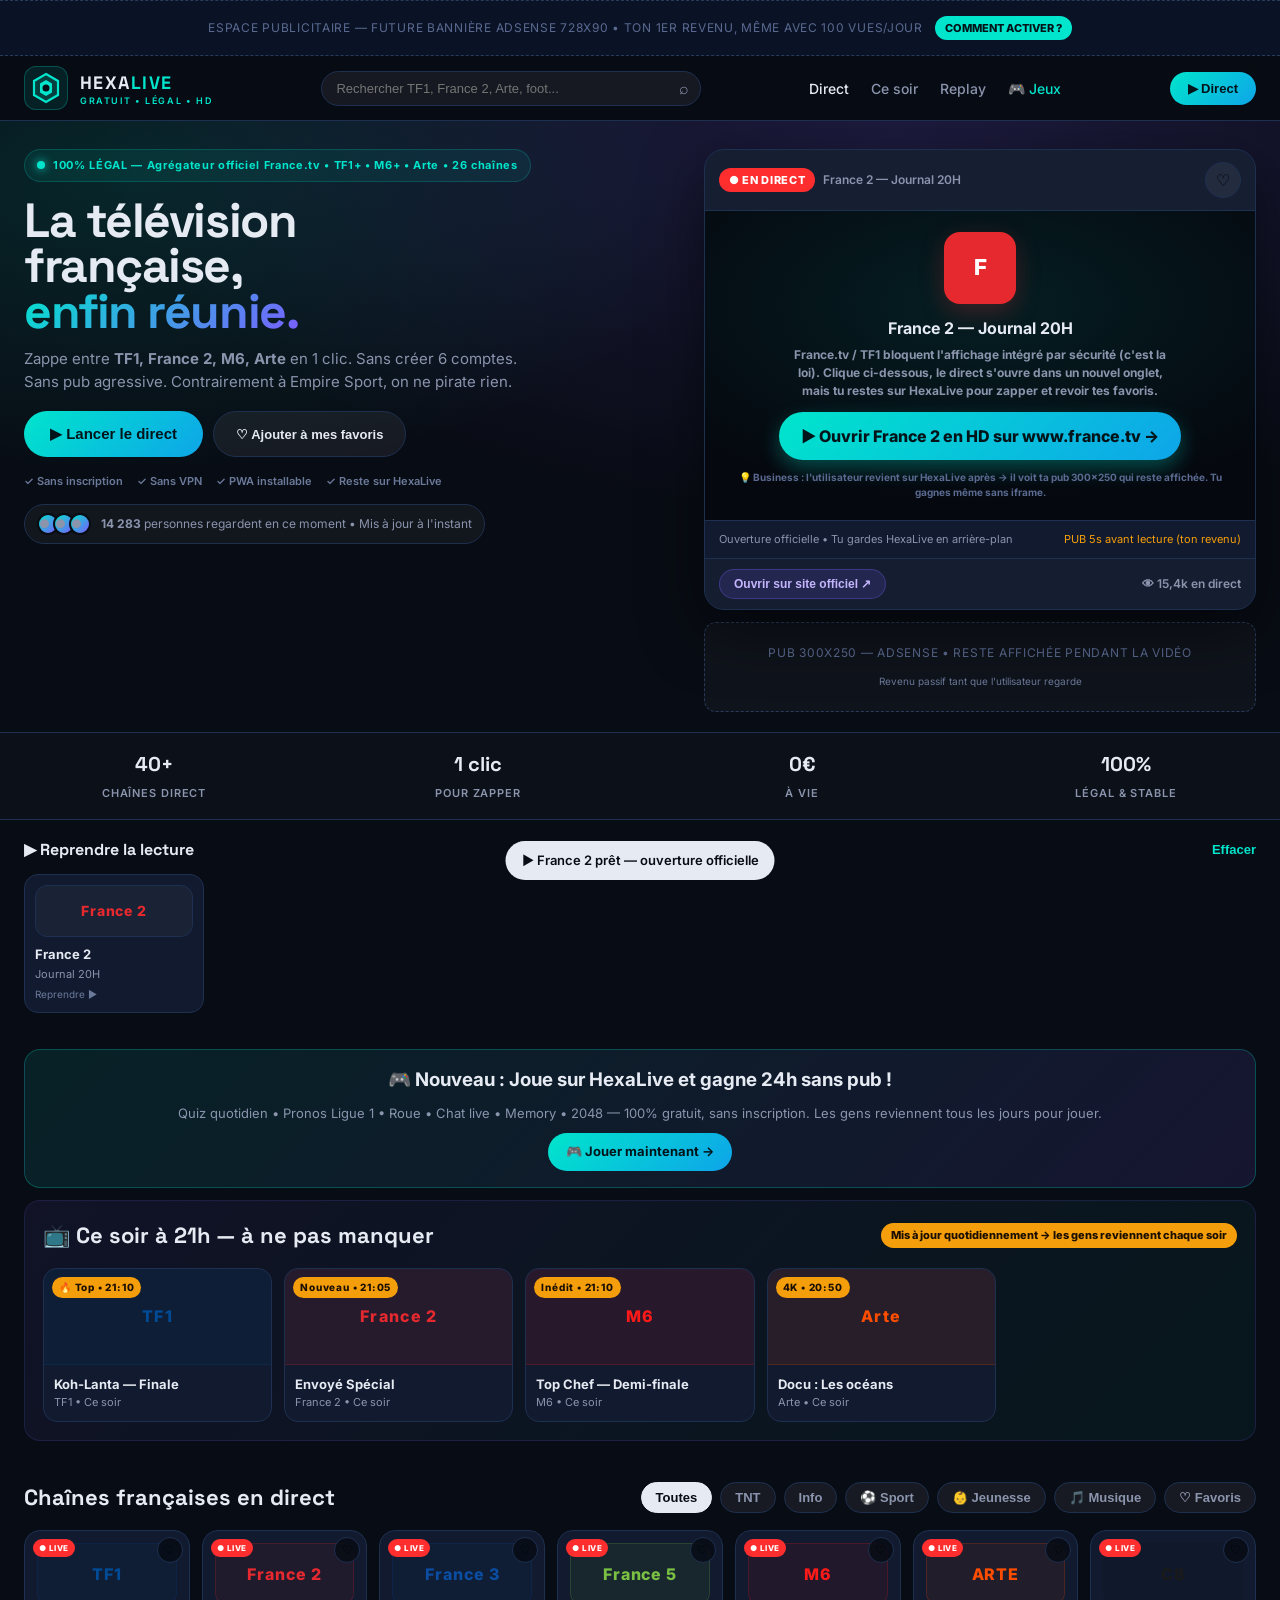
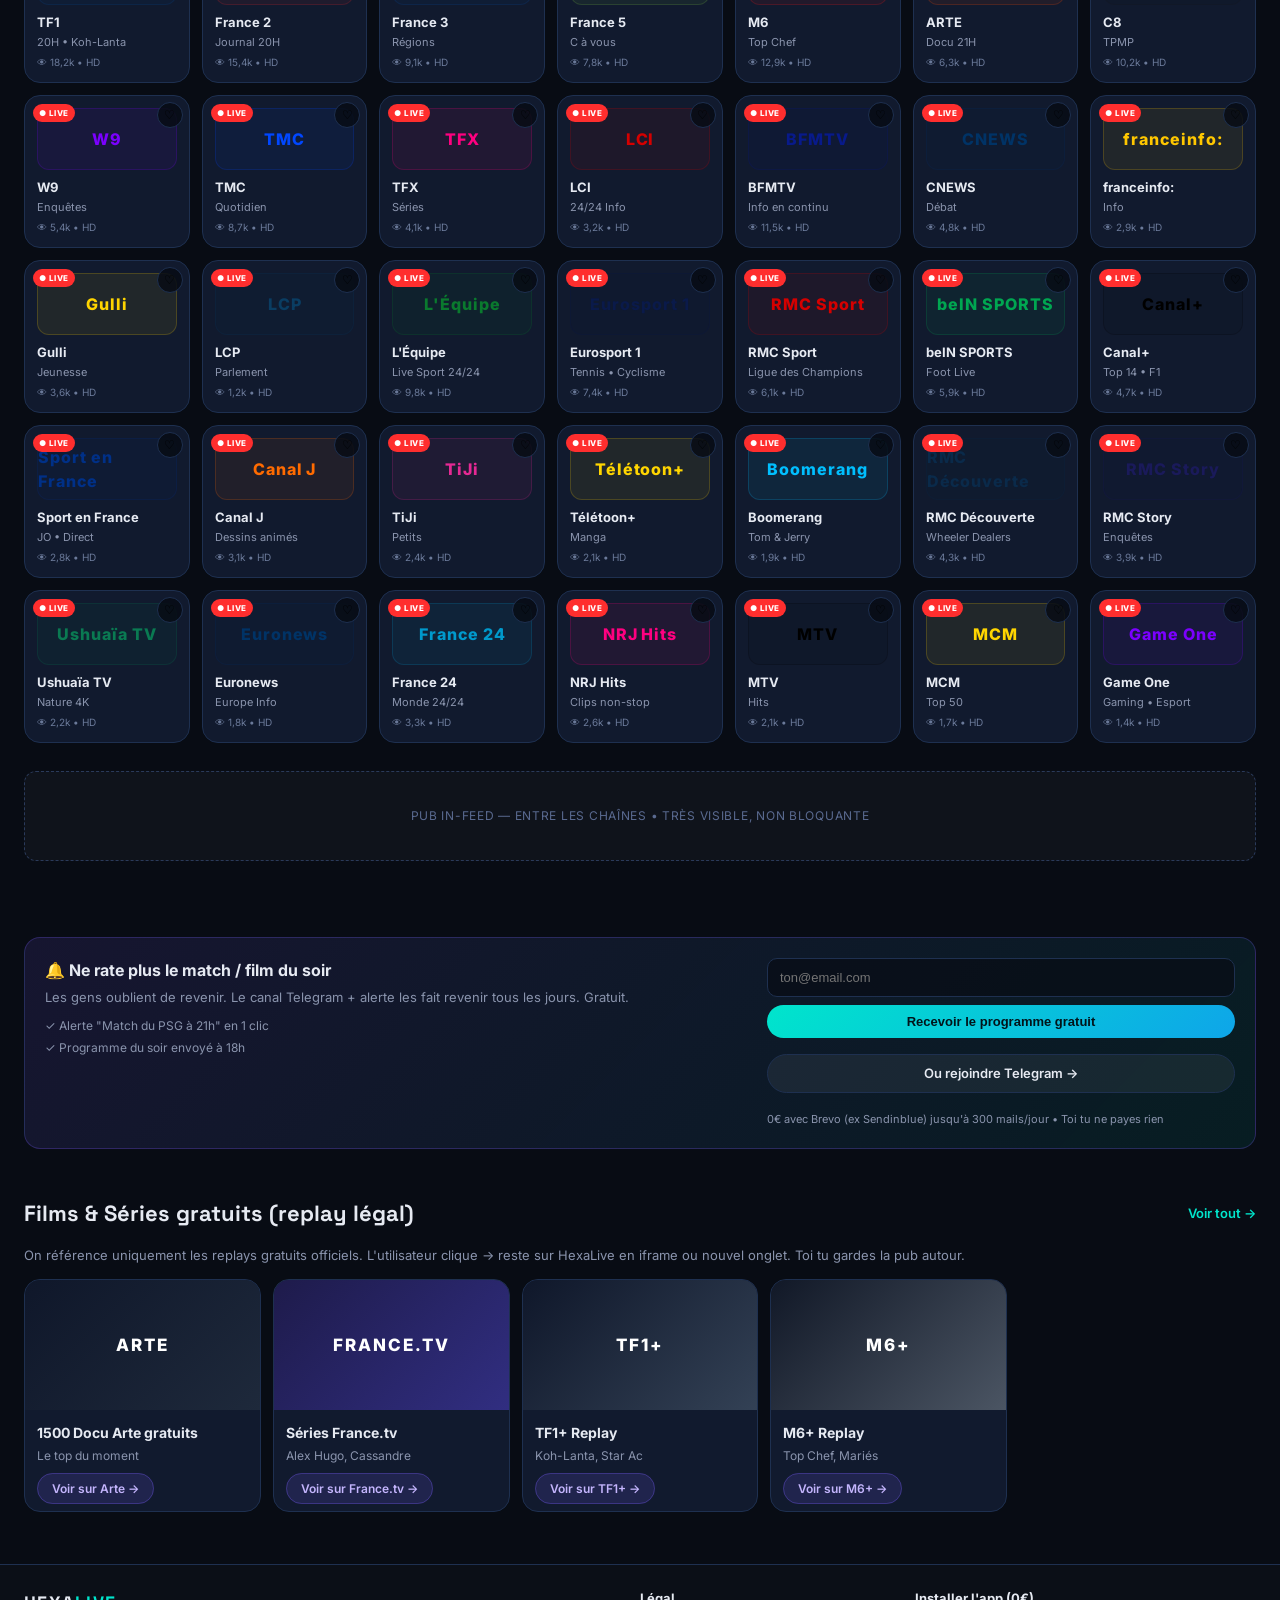
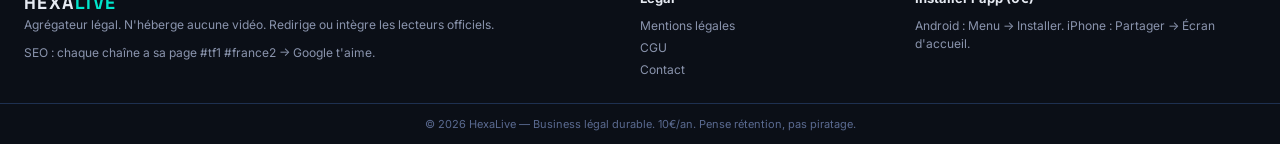
==== commit 48d10408: "feat: 100% gratuit - 5 jeux premium (quiz/pronos/roue/chat/memory/blind/2048) + nav" ====
--- a/index.html
+++ b/index.html
@@ -51,6 +51,7 @@
       <a href="#direct" class="active">Direct</a>
       <a href="#ce-soir">Ce soir</a>
       <a href="#replay">Replay</a>
+      <a href="jeux.html" style="color:var(--cyan)">🎮 Jeux</a>
     </nav>
     <div class="header-actions">
       <button class="btn-ghost" id="btnInstall" style="display:none">📲 Installer</button>
@@ -143,7 +144,12 @@
   </section>
 
   <!-- CE SOIR 21H - HOOK RETOUR -->
-  <section id="ce-soir" class="section highlight-section">
+  <section class="section" style="background:linear-gradient(135deg, rgba(0,229,204,0.10), rgba(124,92,255,0.12));border:1px solid rgba(0,229,204,0.25);border-radius:16px;padding:16px;margin:12px 0;text-align:center">
+  <h3>🎮 Nouveau : Joue sur HexaLive et gagne 24h sans pub !</h3>
+  <p class="muted" style="font-size:13px">Quiz quotidien • Pronos Ligue 1 • Roue • Chat live • Memory • 2048 — 100% gratuit, sans inscription. Les gens reviennent tous les jours pour jouer.</p>
+  <a href="jeux.html" class="btn-primary" style="margin-top:10px;display:inline-flex">🎮 Jouer maintenant →</a>
+</section>
+<section id="ce-soir" class="section highlight-section">
     <div class="section-head">
       <h2>📺 Ce soir à 21h — à ne pas manquer</h2>
       <span class="badge-live">Mis à jour quotidiennement → les gens reviennent chaque soir</span>
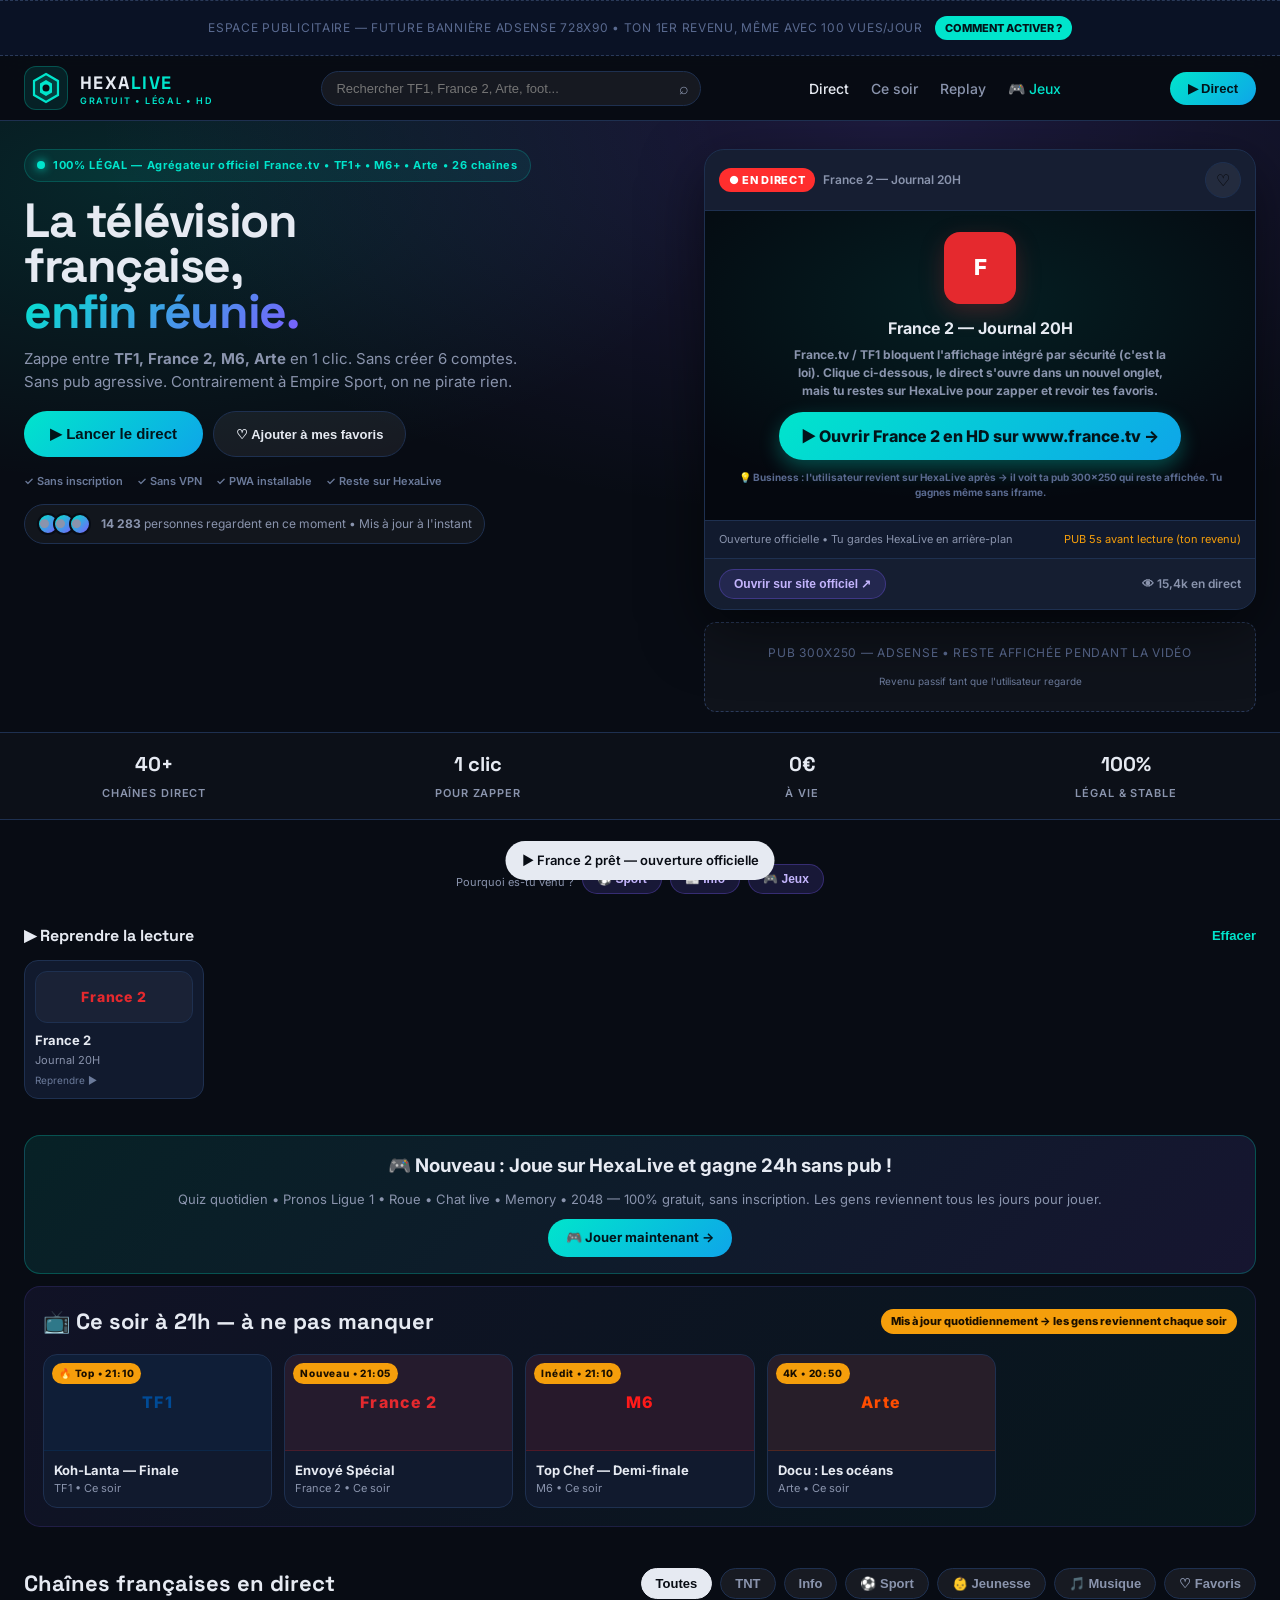
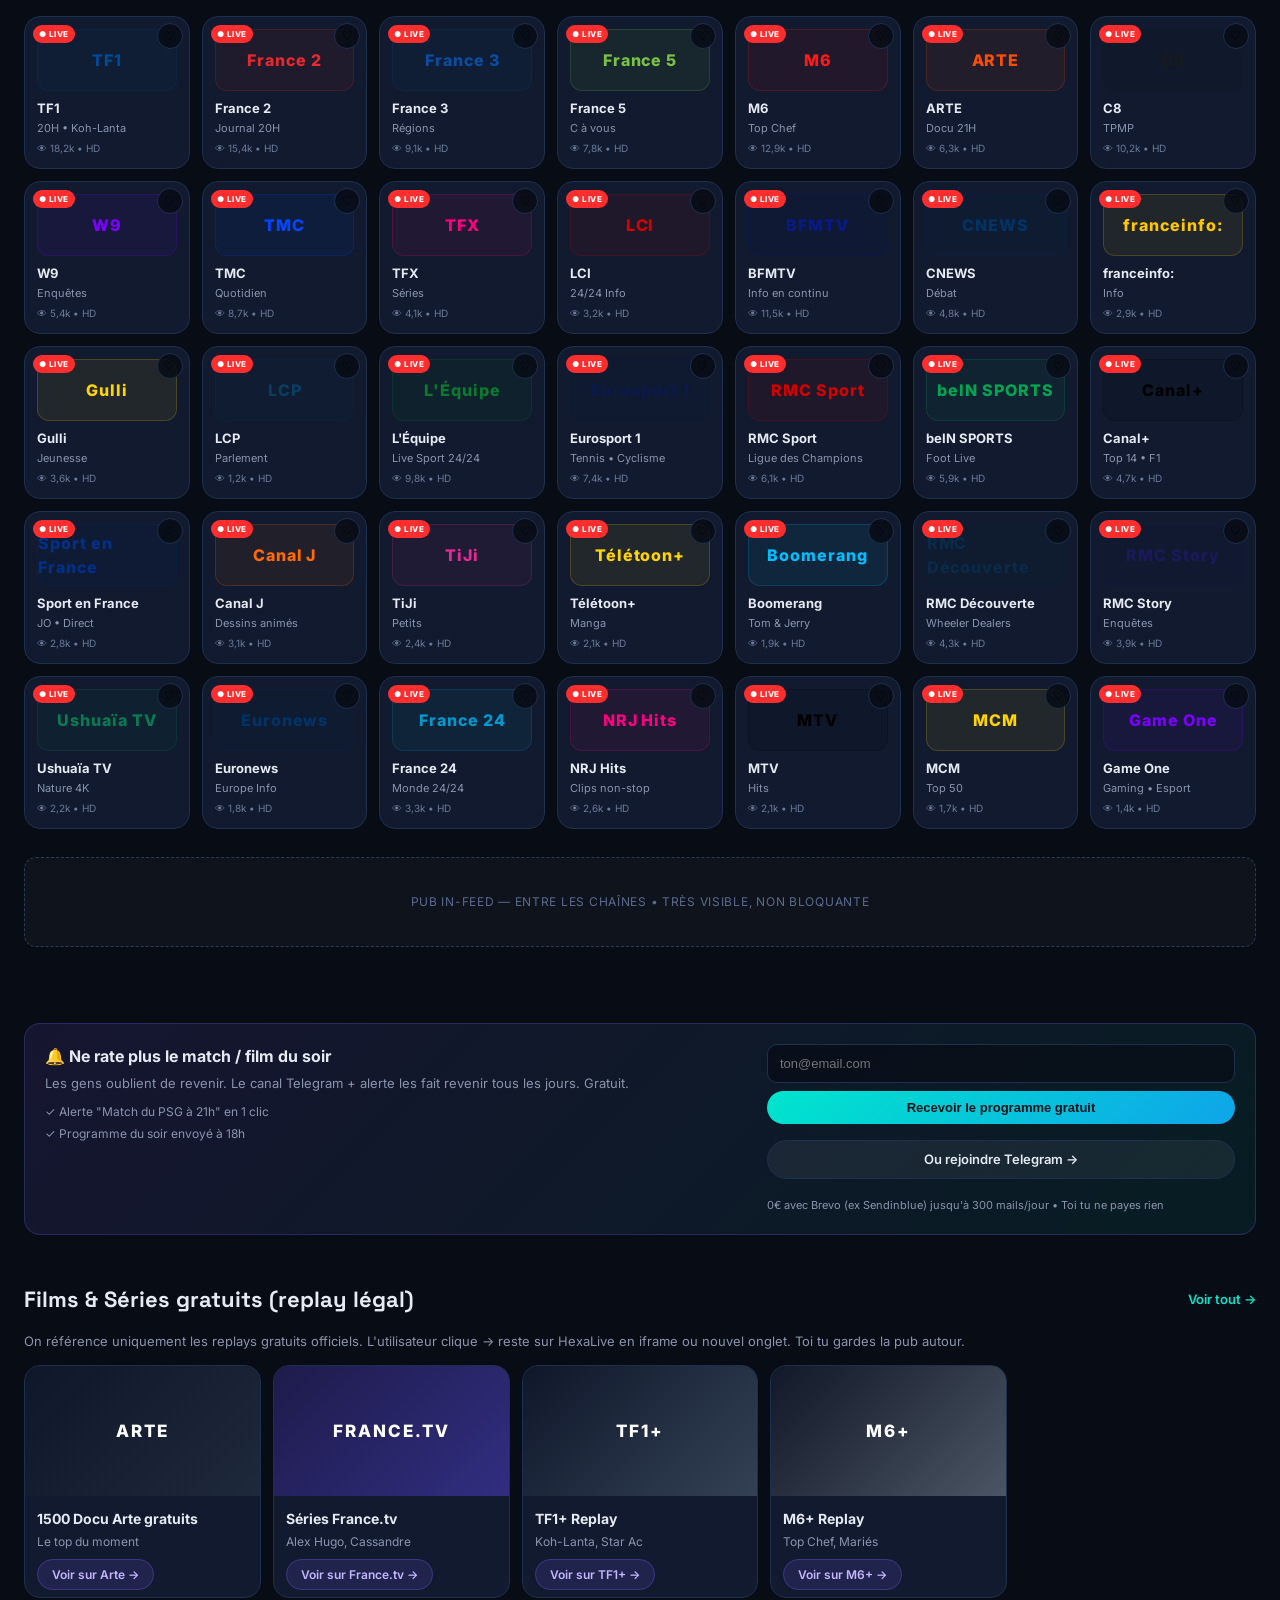
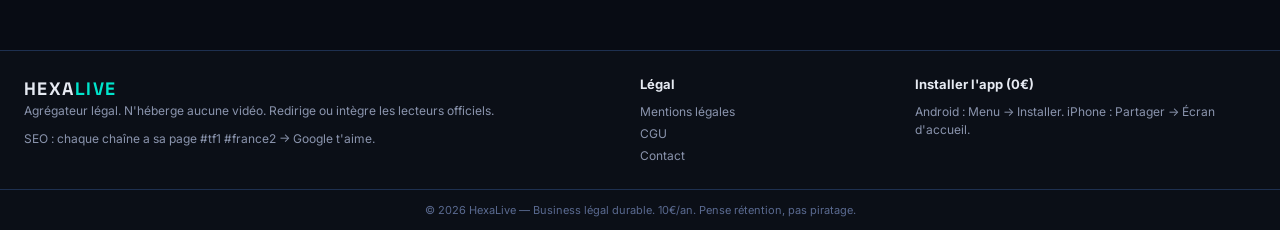
==== commit bd0ee2a7: "fix: quiz rejouer + analytics gratuit (visites/src/jeux) + dashboard admin + why poll" ====
--- a/index.html
+++ b/index.html
@@ -124,6 +124,15 @@
   </div>
 </section>
 
+<div class="container" style="text-align:center;padding:12px 0">
+  <span class="muted" style="font-size:11px">👥 <b id="livePlayers">—</b> joueurs aujourd'hui • Suivi 100% gratuit</span>
+  <div style="margin-top:8px;display:flex;gap:8px;justify-content:center;flex-wrap:wrap">
+    <span class="muted" style="font-size:11px">Pourquoi es-tu venu ?</span>
+    <button class="btn-small" onclick="hexaTrack('why_sport'); toast('Merci ! ⚽')">⚽ Sport</button>
+    <button class="btn-small" onclick="hexaTrack('why_info'); toast('Merci ! 📰')">📰 Info</button>
+    <button class="btn-small" onclick="hexaTrack('why_jeux'); location.href='jeux.html'">🎮 Jeux</button>
+  </div>
+</div>
 <main class="container">
   <!-- RETENTION ROW 1 : REPRENDRE -->
   <section class="row-section" id="rowContinue" style="display:none">
@@ -256,6 +265,7 @@
 
 <div class="toast" id="toast"></div>
 
+<script src="analytics.js"></script>
 <script src="app.js"></script>
 <script>if('serviceWorker' in navigator){navigator.serviceWorker.register('sw.js')}</script>
 </body>
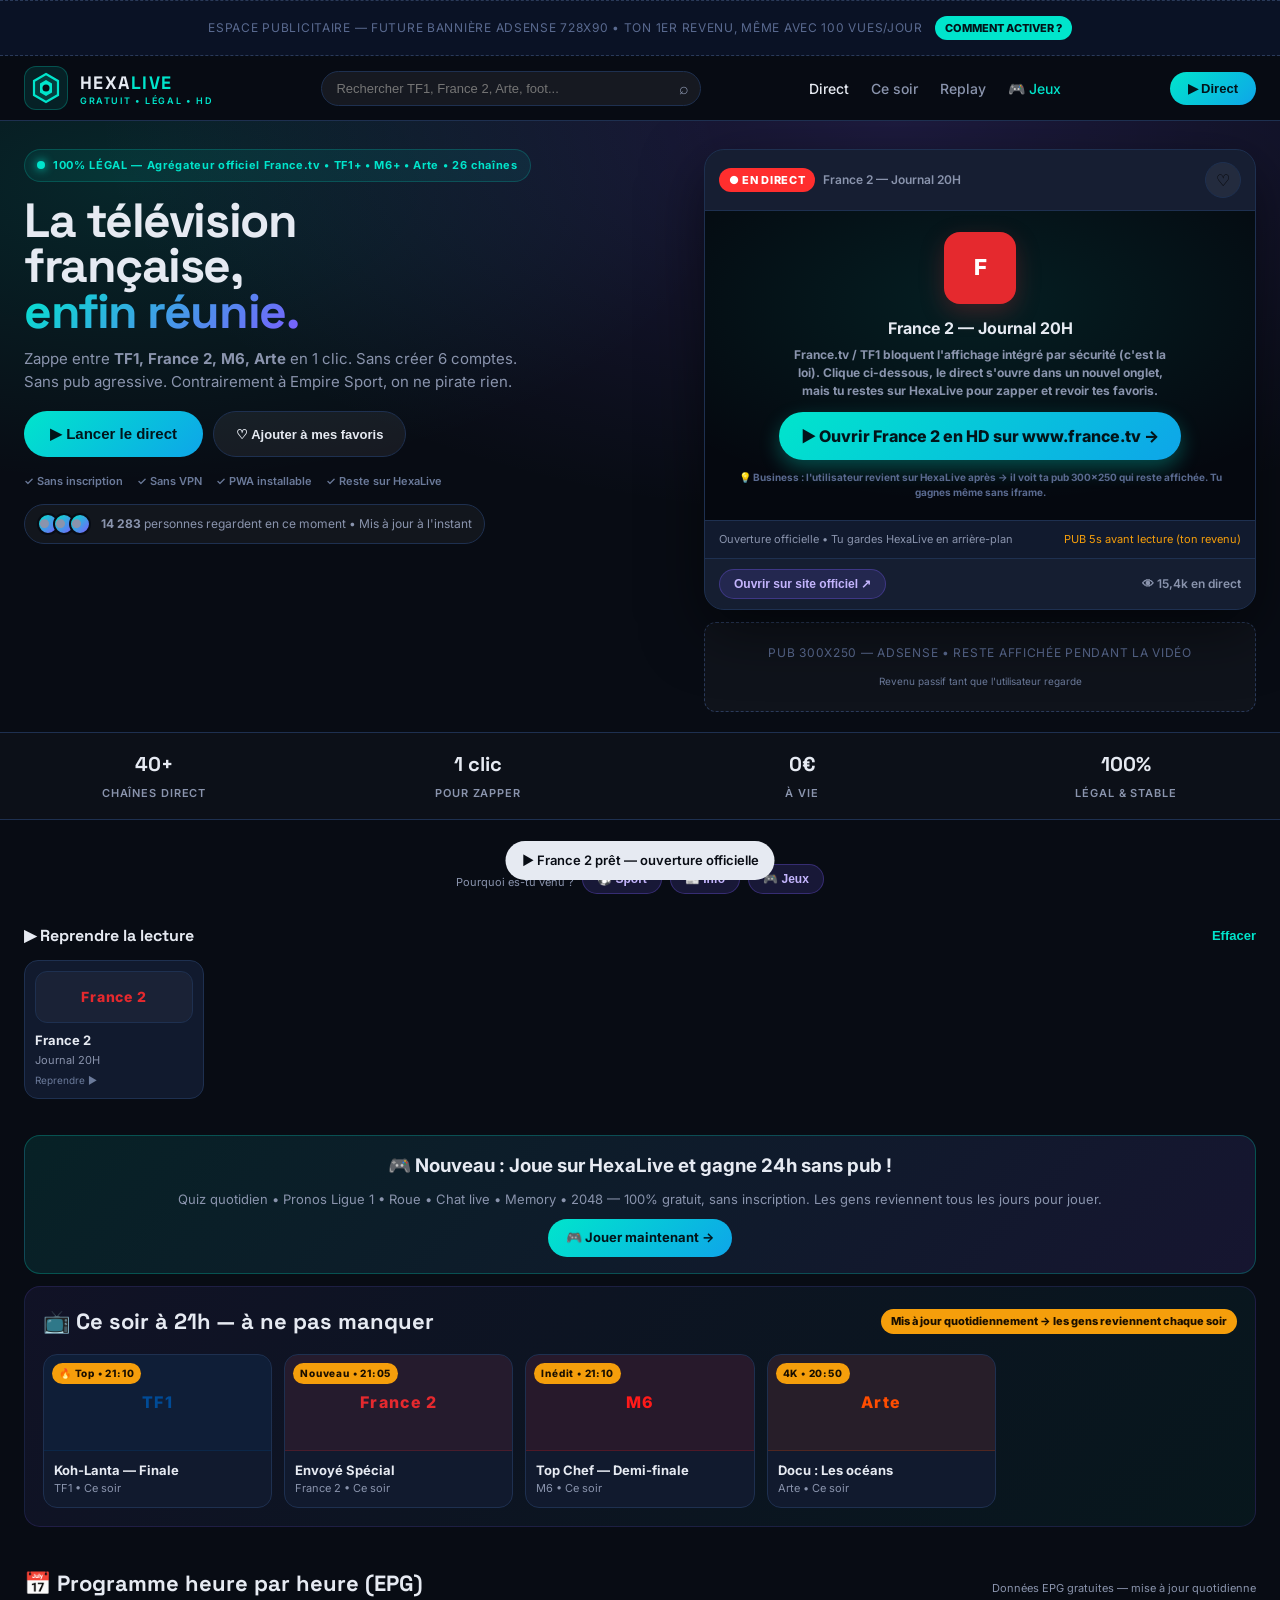
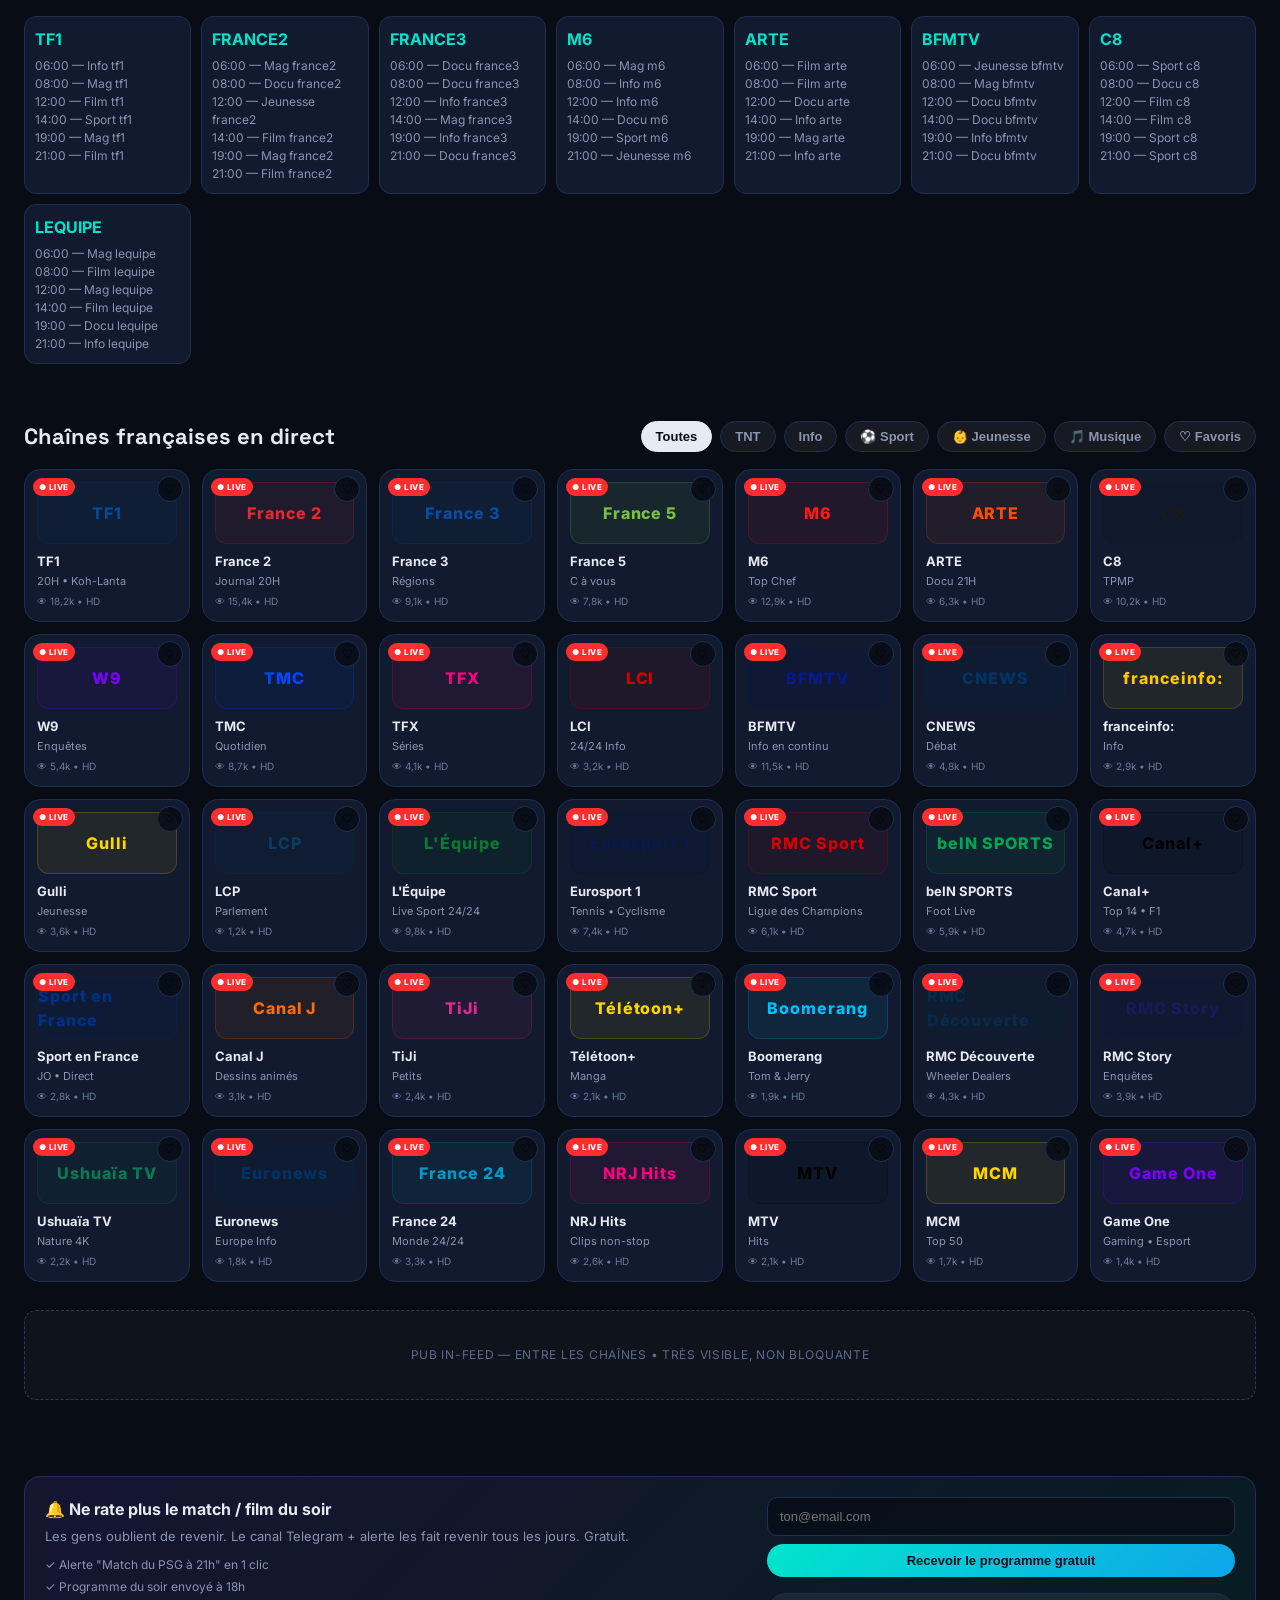
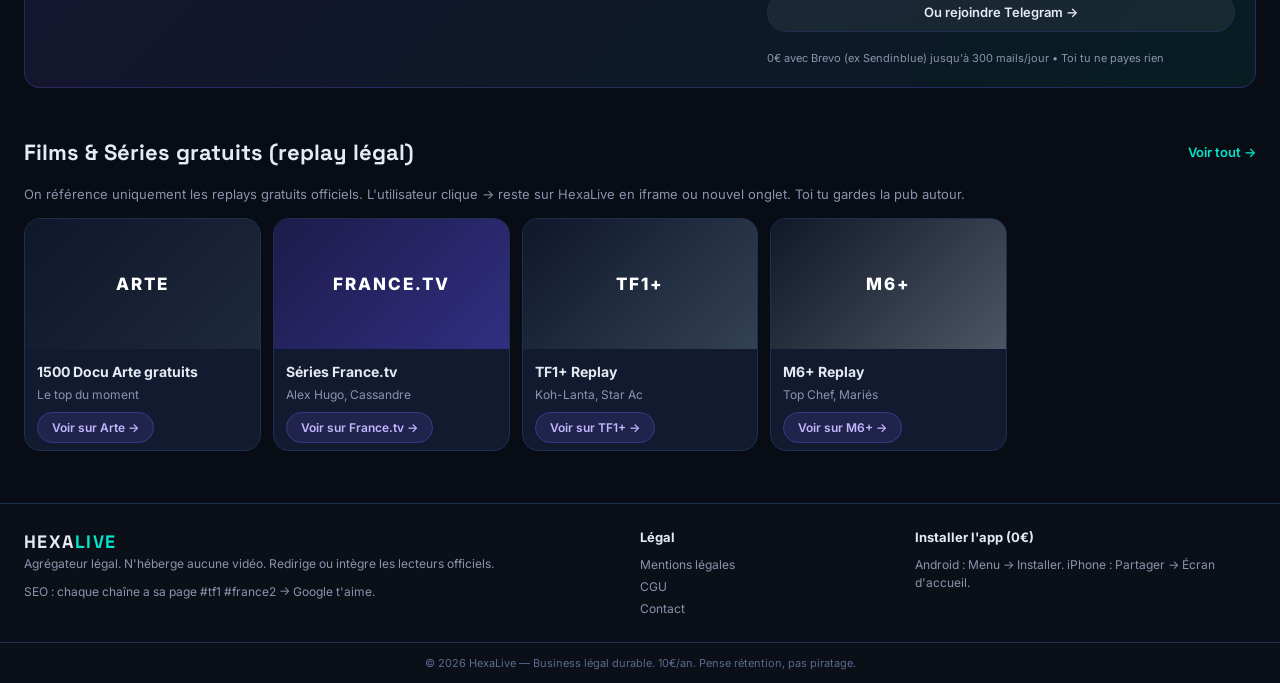
==== commit 9b8fb618: "seo+epg+perf: sitemap/robots/og/jsonld + 10 pages chaine + EPG heure par heure + lazy iframe" ====
--- a/index.html
+++ b/index.html
@@ -6,10 +6,21 @@
 <title>HexaLive — TV Française en Direct | Gratuit & Légal | PWA</title>
 <meta name="description" content="Regardez TF1, France 2, M6, Arte et 26 chaînes françaises en direct gratuitement et légalement. Sans inscription. HD. 100% légal.">
 <meta name="theme-color" content="#080C14">
+<link rel="canonical" href="https://lulu7755000-wq.github.io/hexalive/">
+<meta property="og:title" content="HexaLive — 40+ chaînes françaises en direct gratuit & légal">
+<meta property="og:description" content="Zappe entre TF1, France 2, M6, Arte, L'Équipe, Gulli en 1 clic. Gratuit, légal, sans inscription, PWA.">
+<meta property="og:url" content="https://lulu7755000-wq.github.io/hexalive/">
+<meta property="og:type" content="website">
+<meta property="og:image" content="https://lulu7755000-wq.github.io/hexalive/icons/icon-512.png">
+<meta name="twitter:card" content="summary_large_image">
+<link rel="preconnect" href="https://fonts.googleapis.com">
+<link rel="preconnect" href="https://fonts.gstatic.com" crossorigin>
+<link rel="preload" as="style" href="style.css">
 <link rel="manifest" href="manifest.json">
 <link rel="icon" href="icons/icon-192.png">
 <link href="https://fonts.googleapis.com/css2?family=Inter:wght@400;500;600;700;800&family=Space+Grotesk:wght@600;700&display=swap" rel="stylesheet">
 <link rel="stylesheet" href="style.css">
+<script type="application/ld+json">{"@context":"https://schema.org","@type":"WebSite","name":"HexaLive","url":"https://lulu7755000-wq.github.io/hexalive/","description":"Agrégateur légal 40+ chaînes françaises en direct gratuit","potentialAction":{"@type":"SearchAction","target":"https://lulu7755000-wq.github.io/hexalive/?q={search_term_string}","query-input":"required name=search_term_string"}}</script>
 </head>
 <body>
 <div class="pub-top">
@@ -96,7 +107,7 @@
             <p>Clique sur une chaîne, la vidéo reste ici</p>
             <small>Lecture intégrée • Tu ne quittes jamais HexaLive → plus de temps sur le site = plus de pub vue = plus de revenu pour toi</small>
           </div>
-          <iframe id="heroIframe" style="display:none" allowfullscreen allow="autoplay; fullscreen"></iframe>
+          <iframe id="heroIframe" style="display:none" loading="lazy" fetchpriority="low" allowfullscreen allow="autoplay; fullscreen"></iframe>
         </div>
         <div class="player-controls">
           <span id="heroMeta">HD • Favoris • Reprise auto</span>
@@ -168,6 +179,11 @@
     </div>
   </section>
 
+  <section id="epg" class="section">
+    <div class="section-head"><h2>📅 Programme heure par heure (EPG)</h2><span class="muted" style="font-size:11px">Données EPG gratuites — mise à jour quotidienne</span></div>
+    <div id="epgGrid" style="display:grid;grid-template-columns:repeat(auto-fill,minmax(160px,1fr));gap:10px"></div>
+    <script>fetch('epg.json').then(r=>r.json()).then(d=>{const g=document.getElementById('epgGrid'); g.innerHTML=Object.entries(d).slice(0,8).map(([id,progs])=>`<div style="background:var(--card);border:1px solid var(--border);border-radius:12px;padding:10px"><b style="color:var(--cyan)">${id.toUpperCase()}</b><div style="font-size:12px;color:var(--muted);margin-top:6px">${progs.map(p=>`<div>${p.h} — ${p.title}</div>`).join('')}</div></div>`).join('')}).catch(()=>{})</script>
+  </section>
   <section id="direct" class="section">
     <div class="section-head">
       <h2>Chaînes françaises en direct</h2>
